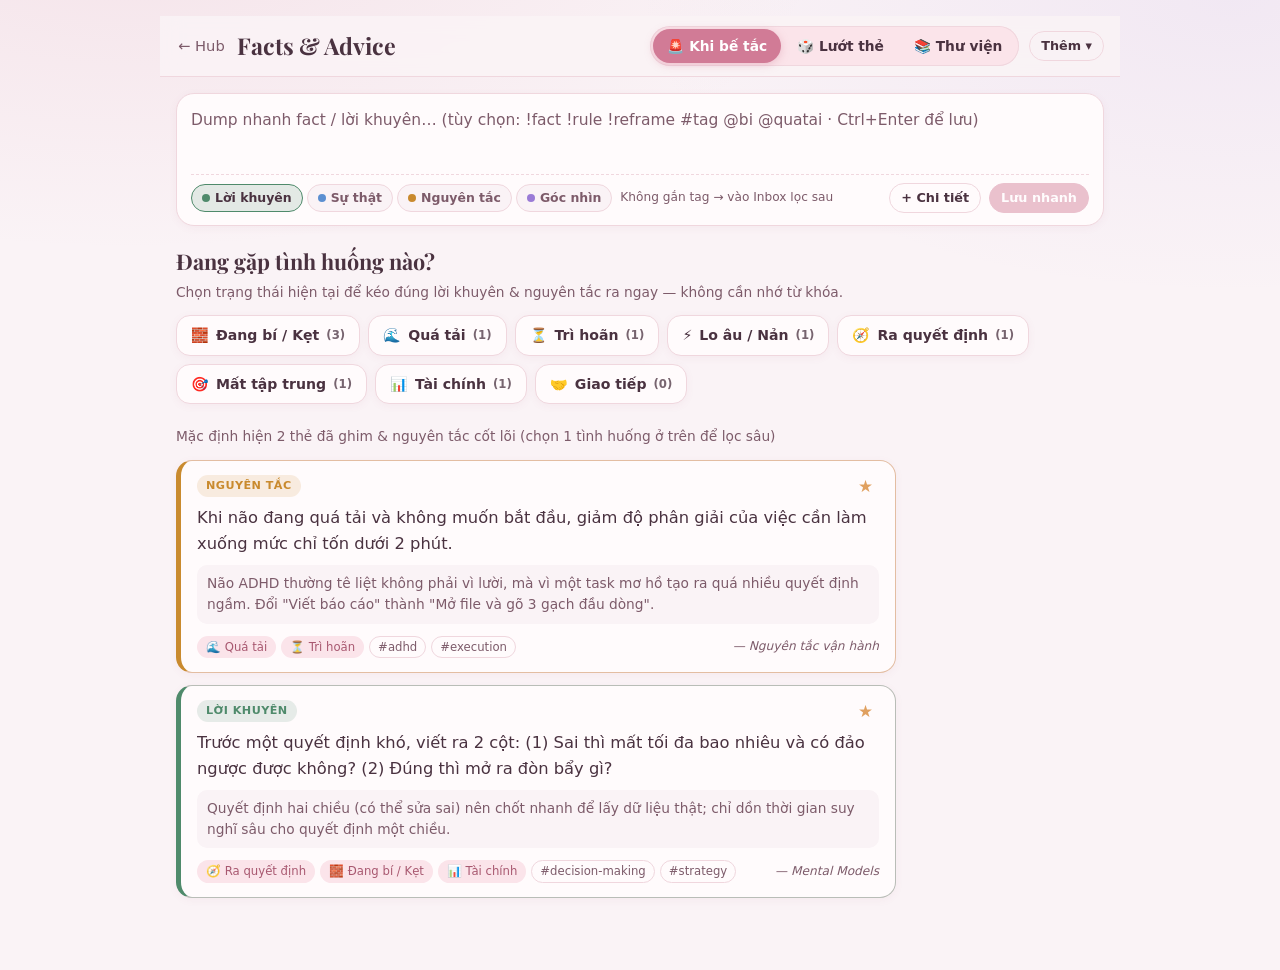
==== insights.html @ 86f2462b "Add files via upload" ====
<!doctype html>
<html lang="vi">
<head>
<meta charset="utf-8">
<meta name="viewport" content="width=device-width, initial-scale=1, viewport-fit=cover">
<meta name="theme-color" content="#d17b96">
<title>Facts &amp; Advice</title>
<script>
(function () {
  function applyDark() {
    try {
      var v = localStorage.getItem('darkMode');
      var d = v === 'true' || (v === null && window.matchMedia && matchMedia('(prefers-color-scheme: dark)').matches);
      document.documentElement.classList.toggle('dark-mode', d);
    } catch (e) {}
  }
  applyDark();
  window.addEventListener('storage', function (e) { if (e.key === 'darkMode') applyDark(); });
})();
</script>
<link rel="preconnect" href="https://fonts.googleapis.com">
<link rel="preconnect" href="https://fonts.gstatic.com" crossorigin>
<link rel="stylesheet" href="https://fonts.googleapis.com/css2?family=Playfair+Display:ital,wght@0,600;0,700;1,600;1,700&display=swap">
<style>
:root {
  --primary: #d17b96; --primary-light: #fbe4ea; --primary-dark: #a85870; --on-primary: #fff;
  --bg: #faf3f6; --card: #fffbfc; --ink: #4a3240; --muted: #7d5b6a; --line: #f0d7de;
  --ok: #4f8a6b; --ok-soft: #e8f4ee; --bad: #b94a5a; --bad-soft: #fbe9ec; --warn: #c0762f; --warn-soft: #fdf1e3;
  --shadow: 0 8px 24px rgba(168, 88, 112, .12);
  --shadow-sm: 0 2px 8px rgba(168, 88, 112, .06);
  --font-title: "Playfair Display", Georgia, serif;
  --t-advice: #4f8a6b; --t-fact: #5b8fd1; --t-rule: #c98a2e; --t-reframe: #9a7bd6;
}
:root.dark-mode {
  color-scheme: dark;
  --primary: #f0a8c4; --primary-light: #4a2e3c; --primary-dark: #f8d0e0; --on-primary: #2a1420;
  --bg: #180f16; --card: #1e141c; --ink: #f3e4ec; --muted: #b898a8; --line: #3a2530;
  --ok: #7fc3a0; --ok-soft: #1d3329; --bad: #e58898; --bad-soft: #3a1f27; --warn: #e0a05f; --warn-soft: #3a2d1c;
  --shadow: 0 12px 30px rgba(0, 0, 0, .42);
  --shadow-sm: 0 2px 8px rgba(0, 0, 0, .28);
  --t-advice: #7fc3a0; --t-fact: #8db8f0; --t-rule: #f0c070; --t-reframe: #bfa5f0;
}
* { box-sizing: border-box; }
[hidden] { display: none !important; }
html { scroll-behavior: smooth; -webkit-text-size-adjust: 100%; }
body {
  margin: 0; min-height: 100vh;
  background:
    radial-gradient(1000px 460px at 10% -8%, color-mix(in srgb, var(--primary) 13%, transparent), transparent 70%),
    radial-gradient(850px 420px at 96% 0, color-mix(in srgb, var(--t-reframe) 9%, transparent), transparent 70%),
    var(--bg);
  background-attachment: fixed;
  color: var(--ink);
  font: 15.5px/1.6 system-ui, -apple-system, "Segoe UI", Roboto, sans-serif;
  -webkit-tap-highlight-color: transparent;
}
.wrap { max-width: 960px; margin: 0 auto; padding: calc(16px + env(safe-area-inset-top)) 16px calc(72px + env(safe-area-inset-bottom)); }

.top {
  position: sticky; top: 0; z-index: 20; display: flex; align-items: center; gap: 10px; flex-wrap: wrap;
  margin: 0 -16px 16px; padding: 10px 16px;
  background: color-mix(in srgb, var(--bg) 90%, transparent);
  -webkit-backdrop-filter: blur(10px); backdrop-filter: blur(10px);
  border-bottom: 1px solid var(--line);
}
.back { color: var(--muted); text-decoration: none; font-size: .92rem; padding: 4px 2px; }
.back:hover { color: var(--primary); }
h1 { font-family: var(--font-title); font-size: 1.45rem; font-weight: 700; margin: 0; flex: 1; min-width: 150px; }

.tabs { display: inline-flex; background: var(--primary-light); border-radius: 99px; padding: 3px; gap: 2px; box-shadow: inset 0 0 0 1px var(--line); }
.tab {
  border: 0; background: transparent; color: var(--ink); font: inherit; font-size: .86rem; font-weight: 600;
  padding: 6px 14px; border-radius: 99px; cursor: pointer; display: inline-flex; align-items: center; gap: 6px;
  transition: background .15s, color .15s;
}
.tab:hover { background: color-mix(in srgb, var(--primary) 16%, transparent); }
.tab.on { background: var(--primary); color: var(--on-primary); box-shadow: 0 2px 8px color-mix(in srgb, var(--primary) 35%, transparent); }
.badge-dot { font-size: .72rem; font-weight: 700; padding: 0 6px; border-radius: 99px; background: var(--warn-soft); color: var(--warn); }
.tab.on .badge-dot { background: rgba(255,255,255,.25); color: inherit; }

button, input, textarea, select { font: inherit; color: var(--ink); }
.btn {
  min-height: 36px; padding: 6px 14px; border-radius: 99px; border: 1px solid var(--primary);
  background: var(--primary-light); color: var(--ink); font-size: .88rem; font-weight: 600; cursor: pointer;
  display: inline-flex; align-items: center; justify-content: center; gap: 6px;
  transition: transform .12s, background .15s, border-color .15s;
}
.btn:hover { border-color: var(--primary-dark); }
.btn:active { transform: scale(.97); }
.btn.solid { background: var(--primary); color: var(--on-primary); border-color: var(--primary); }
.btn.ghost { background: transparent; border-color: var(--line); }
.btn.ghost:hover { background: var(--primary-light); border-color: var(--primary); }
.btn.danger { background: transparent; border-color: var(--bad); color: var(--bad); }
.btn.danger:hover { background: var(--bad-soft); }
.btn.sm { min-height: 30px; padding: 3px 11px; font-size: .8rem; }
.btn:disabled { opacity: .45; cursor: not-allowed; }

.more { position: relative; }
.more > summary { list-style: none; }
.more > summary::-webkit-details-marker { display: none; }
.more .menu {
  position: absolute; right: 0; top: calc(100% + 6px); z-index: 30; min-width: 195px;
  display: flex; flex-direction: column; gap: 2px; padding: 6px;
  background: var(--card); border: 1px solid var(--line); border-radius: 14px; box-shadow: var(--shadow);
}
.more .menu .btn { width: 100%; justify-content: flex-start; border: 0; background: transparent; border-radius: 10px; }
.more .menu .btn:hover { background: var(--primary-light); }

/* Quick Dump */
.qd {
  background: var(--card); border: 1.5px solid var(--line); border-radius: 18px; padding: 12px 14px; margin-bottom: 18px;
  box-shadow: var(--shadow-sm); transition: border-color .15s, box-shadow .15s;
}
.qd:focus-within { border-color: var(--primary); box-shadow: 0 0 0 3px color-mix(in srgb, var(--primary) 18%, transparent), var(--shadow-sm); }
.qd textarea { width: 100%; border: 0; background: transparent; resize: none; min-height: 46px; max-height: 200px; padding: 2px 0; outline: none; line-height: 1.55; }
.qd textarea::placeholder { color: var(--muted); }
.qd-prev { display: flex; flex-wrap: wrap; gap: 6px; margin: 6px 0 4px; }
.qd-prev:empty { display: none; }
.qd-pill { font-size: .74rem; font-weight: 650; padding: 2px 9px; border-radius: 99px; background: var(--primary-light); color: var(--ink); border: 1px solid var(--line); }
.qd-foot { display: flex; align-items: center; gap: 8px; flex-wrap: wrap; margin-top: 8px; padding-top: 8px; border-top: 1px dashed var(--line); }
.type-seg { display: inline-flex; gap: 4px; flex-wrap: wrap; }
.tpill {
  --tc: var(--primary); border: 1px solid var(--line); background: var(--bg); color: var(--muted); border-radius: 99px;
  padding: 3px 10px; font-size: .78rem; font-weight: 600; cursor: pointer; display: inline-flex; align-items: center; gap: 5px; transition: .12s;
}
.tpill i { width: 8px; height: 8px; border-radius: 50%; background: var(--tc); }
.tpill[data-t="advice"] { --tc: var(--t-advice); } .tpill[data-t="fact"] { --tc: var(--t-fact); }
.tpill[data-t="rule"] { --tc: var(--t-rule); } .tpill[data-t="reframe"] { --tc: var(--t-reframe); }
.tpill.on { border-color: var(--tc); background: color-mix(in srgb, var(--tc) 16%, var(--card)); color: var(--ink); }
.qd-extra { margin-top: 10px; padding-top: 10px; border-top: 1px solid var(--line); display: grid; gap: 8px; }
.qd-extra-row { display: grid; gap: 8px; grid-template-columns: 1fr 1fr; }
.qd-hint { font-size: .76rem; color: var(--muted); margin-right: auto; }

input[type=search], input[type=text], select, dialog textarea {
  width: 100%; background: var(--card); border: 1px solid var(--line); border-radius: 12px; padding: 8px 12px; outline: none;
}
input:focus, select:focus, dialog textarea:focus { border-color: var(--primary); box-shadow: 0 0 0 3px color-mix(in srgb, var(--primary) 20%, transparent); }

/* SOS */
.sos-head { margin-bottom: 12px; }
.sos-head h2 { font-family: var(--font-title); font-size: 1.35rem; margin: 0 0 3px; }
.muted { color: var(--muted); font-size: .86rem; }
.trig-grid { display: flex; flex-wrap: wrap; gap: 8px; margin: 12px 0 18px; }
.trig-btn {
  border: 1px solid var(--line); background: var(--card); color: var(--ink); border-radius: 14px; padding: 8px 14px;
  font-size: .88rem; font-weight: 600; cursor: pointer; display: inline-flex; align-items: center; gap: 7px;
  box-shadow: var(--shadow-sm); transition: transform .12s, border-color .15s, background .15s;
}
.trig-btn:hover { border-color: var(--primary); transform: translateY(-1px); }
.trig-btn.on { background: var(--primary); border-color: var(--primary); color: var(--on-primary); box-shadow: 0 4px 12px color-mix(in srgb, var(--primary) 35%, transparent); }
.trig-btn small { opacity: .75; font-weight: 600; }

/* Cards */
.grid { display: grid; gap: 12px; grid-template-columns: repeat(auto-fill, minmax(280px, 1fr)); }
.grid.sos-list { grid-template-columns: minmax(0, 1fr); max-width: 720px; }
.grid.list { grid-template-columns: minmax(0, 1fr); gap: 7px; }
.card {
  --tc: var(--primary); background: var(--card); border: 1px solid color-mix(in srgb, var(--tc) 34%, var(--line));
  border-left: 5px solid var(--tc); border-radius: 16px; padding: 14px 16px; display: flex; flex-direction: column; gap: 8px;
  cursor: pointer; box-shadow: var(--shadow-sm); transition: transform .14s, box-shadow .14s, border-color .14s; min-width: 0;
}
.card:hover { transform: translateY(-2px); border-color: var(--tc); box-shadow: var(--shadow); }
.card[data-t="advice"] { --tc: var(--t-advice); } .card[data-t="fact"] { --tc: var(--t-fact); }
.card[data-t="rule"] { --tc: var(--t-rule); } .card[data-t="reframe"] { --tc: var(--t-reframe); }
.card[data-s="inbox"] { border-style: dashed; border-left-style: solid; }
.card[data-s="archived"] { opacity: .65; }
.card-top { display: flex; align-items: center; gap: 6px; }
.tbadge { font-size: .7rem; font-weight: 700; text-transform: uppercase; letter-spacing: .04em; color: var(--tc); background: color-mix(in srgb, var(--tc) 14%, transparent); padding: 2px 9px; border-radius: 99px; }
.ibadge { font-size: .68rem; font-weight: 700; padding: 1px 8px; border-radius: 99px; background: var(--warn-soft); color: var(--warn); }
.pin-btn { margin-left: auto; border: 0; background: transparent; cursor: pointer; font-size: 1.05rem; color: var(--muted); padding: 2px 6px; border-radius: 8px; line-height: 1; }
.pin-btn:hover { background: var(--primary-light); }
.pin-btn.on { color: #e0a05f; }
.card-txt {
  margin: 0; font-size: .96rem; line-height: 1.58; color: var(--ink); white-space: pre-wrap; overflow-wrap: anywhere;
  display: -webkit-box; -webkit-line-clamp: 4; -webkit-box-orient: vertical; overflow: hidden;
}
.grid.sos-list .card-txt { display: block; -webkit-line-clamp: unset; font-size: 1.02rem; }
.card-detail { margin: 0; font-size: .86rem; line-height: 1.55; color: var(--muted); padding: 8px 10px; border-radius: 10px; background: var(--bg); white-space: pre-wrap; overflow-wrap: anywhere; }
.card-meta { display: flex; flex-wrap: wrap; gap: 5px; margin-top: auto; padding-top: 4px; align-items: center; }
.tag { font-size: .73rem; color: var(--muted); border: 1px solid var(--line); border-radius: 99px; padding: 1px 8px; }
.tag.trig { color: var(--primary-dark); background: var(--primary-light); border-color: transparent; }
.src-lbl { font-size: .76rem; color: var(--muted); margin-left: auto; font-style: italic; }

.grid.list .card { flex-direction: row; align-items: center; padding: 8px 14px; border-radius: 12px; box-shadow: none; }
.grid.list .card:hover { transform: none; }
.grid.list .card-top { flex: none; }
.grid.list .card-txt { flex: 1; min-width: 0; display: block; white-space: nowrap; overflow: hidden; text-overflow: ellipsis; }
.grid.list .card-meta { flex: none; padding-top: 0; margin-top: 0; max-width: 28%; overflow: hidden; flex-wrap: nowrap; }
.grid.list .card-detail, .grid.list .src-lbl { display: none; }

/* Review */
.rev-bar { display: flex; gap: 6px; flex-wrap: wrap; justify-content: center; margin-bottom: 16px; }
.chip { border: 1px solid var(--line); background: var(--card); color: var(--ink); border-radius: 99px; padding: 4px 13px; font-size: .82rem; font-weight: 600; cursor: pointer; transition: .12s; }
.chip:hover { border-color: var(--primary); }
.chip.on { background: var(--primary); border-color: var(--primary); color: var(--on-primary); }
.stage {
  --tc: var(--primary); max-width: 620px; margin: 12px auto 0; background: var(--card);
  border: 1.5px solid color-mix(in srgb, var(--tc) 42%, var(--line)); border-top: 6px solid var(--tc);
  border-radius: 22px; padding: 26px 26px 22px; box-shadow: var(--shadow); animation: fadeUp .2s ease-out;
}
.stage[data-t="advice"] { --tc: var(--t-advice); } .stage[data-t="fact"] { --tc: var(--t-fact); }
.stage[data-t="rule"] { --tc: var(--t-rule); } .stage[data-t="reframe"] { --tc: var(--t-reframe); }
@keyframes fadeUp { from { opacity: 0; transform: translateY(6px); } to { opacity: 1; transform: none; } }
@media (prefers-reduced-motion: reduce) { .stage { animation: none; } * { transition: none !important; } }
.stage-txt { font-family: var(--font-title); font-size: 1.38rem; line-height: 1.55; margin: 16px 0 12px; color: var(--ink); white-space: pre-wrap; overflow-wrap: anywhere; }
.stage-detail { margin: 10px 0 14px; padding: 12px 14px; background: var(--bg); border-left: 3px solid var(--tc); border-radius: 0 12px 12px 0; font-size: .92rem; line-height: 1.6; color: var(--ink); white-space: pre-wrap; }
.stage-src { font-size: .84rem; color: var(--muted); font-style: italic; margin-bottom: 12px; }
.stage-acts { display: flex; gap: 8px; flex-wrap: wrap; align-items: center; margin-top: 18px; padding-top: 14px; border-top: 1px dashed var(--line); }
.stage-meta { text-align: center; margin-top: 12px; font-size: .8rem; color: var(--muted); }

/* Library */
.lbar { display: flex; gap: 8px; align-items: center; margin-bottom: 10px; flex-wrap: wrap; }
.lbar input[type=search] { flex: 1; min-width: 180px; width: auto; }
.lbar select { width: auto; padding: 7px 12px; border-radius: 99px; font-size: .84rem; }
.seg { display: inline-flex; border: 1px solid var(--line); border-radius: 99px; overflow: hidden; background: var(--card); }
.seg button { border: 0; background: transparent; color: var(--muted); padding: 5px 12px; cursor: pointer; }
.seg button.on { background: var(--primary); color: var(--on-primary); }
.legend, .chips-row { display: flex; flex-wrap: wrap; gap: 6px; margin: 0 0 10px; }
.infobar { display: flex; align-items: center; gap: 10px; margin: 4px 0 10px; min-height: 28px; }
.empty { text-align: center; padding: 36px 16px; border: 1px dashed var(--line); border-radius: 18px; background: var(--card); color: var(--muted); }

/* Dialogs */
dialog { border: 1px solid var(--line); border-radius: 20px; background: var(--card); color: var(--ink); width: min(640px, 94vw); max-height: 90dvh; padding: 18px 20px; box-shadow: var(--shadow); }
dialog::backdrop { background: rgba(40, 20, 32, .52); -webkit-backdrop-filter: blur(4px); backdrop-filter: blur(4px); }
.dhead { display: flex; align-items: center; gap: 8px; margin-bottom: 12px; }
.dhead b { font-family: var(--font-title); font-size: 1.15rem; flex: 1; }
label.flbl { display: block; font-size: .82rem; font-weight: 600; color: var(--muted); margin: 10px 0 4px; }
.dfoot { display: flex; gap: 8px; flex-wrap: wrap; justify-content: flex-end; margin-top: 16px; }
.row { display: flex; gap: 8px; align-items: center; flex-wrap: wrap; }
#toast { position: fixed; bottom: max(20px, env(safe-area-inset-bottom)); left: 50%; transform: translateX(-50%); background: var(--ink); color: var(--bg); padding: 9px 18px; border-radius: 99px; font-size: .88rem; font-weight: 600; box-shadow: var(--shadow); display: none; z-index: 99; }

@media (max-width: 640px) {
  .top { position: static; margin: 0 0 12px; padding: 0 0 10px; background: none; backdrop-filter: none; -webkit-backdrop-filter: none; }
  input[type=search], input[type=text], textarea, select { font-size: 16px; }
  .qd-extra-row { grid-template-columns: 1fr; }
  .grid { grid-template-columns: minmax(0, 1fr); }
  .grid.list .card-meta { display: none; }
  .stage { padding: 20px 18px; }
  .stage-txt { font-size: 1.18rem; }
  dialog { width: 100vw; max-width: 100vw; margin: auto 0 0; border-radius: 20px 20px 0 0; padding-bottom: calc(18px + env(safe-area-inset-bottom)); }
}
</style>
</head>
<body>
<div class="wrap">
  <header class="top">
    <a class="back" href="./launcher.html">← Hub</a>
    <h1>Facts &amp; Advice</h1>
    <nav class="tabs" role="tablist" aria-label="Chế độ xem">
      <button type="button" class="tab" data-view="sos">🚨 Khi bế tắc</button>
      <button type="button" class="tab" data-view="review">🎲 Lướt thẻ</button>
      <button type="button" class="tab" data-view="lib">📚 Thư viện <span class="badge-dot" id="inboxDot" hidden>0</span></button>
    </nav>
    <details class="more" id="moreMenu">
      <summary class="btn ghost sm">Thêm ▾</summary>
      <div class="menu">
        <button type="button" class="btn ghost" id="bBulk">Dán nhiều mục</button>
        <button type="button" class="btn ghost" id="bExport">Xuất JSON</button>
        <button type="button" class="btn ghost" id="bImport">Nhập JSON</button>
        <input type="file" id="jFile" accept=".json,application/json" hidden>
      </div>
    </details>
  </header>

  <form class="qd" id="qdForm" autocomplete="off">
    <textarea id="qdInput" rows="2" placeholder="Dump nhanh fact / lời khuyên… (tùy chọn: !fact !rule !reframe #tag @bi @quatai · Ctrl+Enter để lưu)"></textarea>
    <div class="qd-prev" id="qdPrev"></div>
    <div class="qd-extra" id="qdExtra" hidden>
      <div class="qd-extra-row">
        <input type="text" id="qdSource" placeholder="Nguồn (VD: Podcast X, sách Y…)">
        <input type="text" id="qdTags" placeholder="Tag thêm (cách nhau dấu phẩy)">
      </div>
      <textarea id="qdDetail" rows="2" placeholder="Giải thích thêm cơ chế / ví dụ (ẩn mặc định khi xem danh sách)"></textarea>
      <div class="row" id="qdTrigs"></div>
    </div>
    <div class="qd-foot">
      <div class="type-seg" id="qdTypes"></div>
      <span class="qd-hint">Không gắn tag → vào Inbox lọc sau</span>
      <button type="button" class="btn ghost sm" id="qdMoreBtn">+ Chi tiết</button>
      <button type="submit" class="btn solid sm" id="qdSave" disabled>Lưu nhanh</button>
    </div>
  </form>

  <section id="viewSos" hidden>
    <div class="sos-head">
      <h2>Đang gặp tình huống nào?</h2>
      <div class="muted">Chọn trạng thái hiện tại để kéo đúng lời khuyên &amp; nguyên tắc ra ngay — không cần nhớ từ khóa.</div>
    </div>
    <div class="trig-grid" id="sosTrigs"></div>
    <div class="infobar">
      <span class="muted" id="sosCount"></span>
      <button type="button" class="btn ghost sm" id="sosClear" hidden>Bỏ chọn</button>
    </div>
    <div class="grid sos-list" id="sosGrid"></div>
    <div class="empty" id="sosEmpty" hidden>Chưa có thẻ nào gắn với tình huống này. Dump nhanh ở khung trên hoặc gắn tình huống trong Thư viện.</div>
  </section>

  <section id="viewReview" hidden>
    <div class="rev-bar" id="revFilters"></div>
    <div id="revHost"></div>
  </section>

  <section id="viewLib" hidden>
    <div class="lbar">
      <input type="search" id="libQ" placeholder="Tìm nội dung, giải thích, nguồn, #tag… (nhấn / để tìm)" autocomplete="off">
      <select id="libSort" aria-label="Sắp xếp">
        <option value="new">★ trước, mới → cũ</option>
        <option value="least">Ít xem nhất trước</option>
        <option value="old">Cũ → mới</option>
      </select>
      <div class="seg" id="viewSeg">
        <button type="button" data-v="grid" title="Dạng lưới">▦</button>
        <button type="button" data-v="list" title="Danh sách gọn">☰</button>
      </div>
    </div>
    <div class="legend" id="libLegend"></div>
    <div class="chips-row" id="libTags"></div>
    <div class="infobar">
      <span class="muted" id="libCount"></span>
      <button type="button" class="btn ghost sm" id="libClear" hidden>Xóa lọc</button>
    </div>
    <div class="grid" id="libGrid"></div>
    <div class="empty" id="libEmpty" hidden>Không có mục nào khớp bộ lọc hiện tại.</div>
  </section>
</div>

<dialog id="dlgView">
  <div class="dhead">
    <span id="vBadge" class="tbadge"></span>
    <span id="vInbox" class="ibadge" hidden>Inbox</span>
    <span style="flex:1"></span>
    <button type="button" class="btn ghost sm" data-close>Đóng</button>
  </div>
  <div id="vContent" style="font-family:var(--font-title);font-size:1.25rem;line-height:1.5;margin:8px 0 12px;white-space:pre-wrap;overflow-wrap:anywhere"></div>
  <div id="vDetail" class="stage-detail" hidden></div>
  <div id="vSource" class="stage-src" hidden></div>
  <div id="vMeta" class="row" style="margin:8px 0"></div>
  <div id="vStats" class="muted" style="font-size:.78rem;margin-top:6px"></div>
  <div class="dfoot">
    <button type="button" class="btn ghost sm" id="vPin">★ Ghim</button>
    <button type="button" class="btn ghost sm" id="vCopy">Copy</button>
    <button type="button" class="btn ghost sm" id="vArch">Lưu trữ</button>
    <button type="button" class="btn sm" id="vEdit">Sửa</button>
    <button type="button" class="btn danger sm" id="vDel">Xóa</button>
  </div>
</dialog>

<dialog id="dlgEdit">
  <div class="dhead">
    <b id="eHead">Sửa thẻ</b>
    <button type="button" class="btn ghost sm" data-close>Đóng</button>
  </div>
  <label class="flbl">Phân loại</label>
  <div class="type-seg" id="eTypes"></div>
  <label class="flbl" for="eContent">Nội dung cốt lõi</label>
  <textarea id="eContent" rows="3"></textarea>
  <label class="flbl" for="eDetail">Cơ chế / ví dụ / giải thích thêm (tùy chọn)</label>
  <textarea id="eDetail" rows="3"></textarea>
  <div class="qd-extra-row">
    <div>
      <label class="flbl" for="eSource">Nguồn (tùy chọn)</label>
      <input type="text" id="eSource" placeholder="Sách, podcast, trải nghiệm…">
    </div>
    <div>
      <label class="flbl" for="eStatus">Trạng thái</label>
      <select id="eStatus">
        <option value="active">Active (đã phân loại)</option>
        <option value="inbox">Inbox (chờ lọc sau)</option>
        <option value="archived">Đã lưu trữ</option>
      </select>
    </div>
  </div>
  <label class="flbl" for="eTags">Tag (cách nhau bằng dấu phẩy)</label>
  <input type="text" id="eTags" placeholder="finance, adhd, career…">
  <label class="flbl">Dùng khi gặp tình huống (SOS Triggers)</label>
  <div class="row" id="eTrigs"></div>
  <div class="dfoot">
    <button type="button" class="btn ghost" data-close>Hủy</button>
    <button type="button" class="btn solid" id="eSave">Lưu thay đổi</button>
  </div>
</dialog>

<dialog id="dlgBulk">
  <div class="dhead">
    <b>Dán nhiều Fact / Advice cùng lúc</b>
    <button type="button" class="btn ghost sm" data-close>Đóng</button>
  </div>
  <div class="muted" style="margin-bottom:8px">Ngăn cách mỗi mục bằng <b>1 dòng trống</b> hoặc dòng <code>---</code>. Mục trùng nội dung sẵn có sẽ tự bỏ qua.</div>
  <textarea id="bText" rows="8" placeholder="Mục 1…&#10;&#10;Mục 2…&#10;---&#10;Mục 3…"></textarea>
  <div class="qd-extra-row" style="margin-top:8px">
    <div>
      <label class="flbl" for="bType">Loại mặc định</label>
      <select id="bType">
        <option value="advice">Lời khuyên (Advice)</option>
        <option value="fact">Sự thật (Fact)</option>
        <option value="rule">Nguyên tắc (Rule)</option>
        <option value="reframe">Đổi góc nhìn (Reframe)</option>
      </select>
    </div>
    <div>
      <label class="flbl" for="bTag">Tag gán chung (tùy chọn)</label>
      <input type="text" id="bTag" placeholder="VD: sach-x, career">
    </div>
  </div>
  <div class="muted" id="bPreview" style="margin-top:8px"></div>
  <div class="dfoot">
    <button type="button" class="btn ghost" data-close>Hủy</button>
    <button type="button" class="btn solid" id="bGo" disabled>Nhập vào Inbox</button>
  </div>
</dialog>

<div id="toast" role="status"></div>

<script>
(function () {
  'use strict';
  const KEY = 'venusInsights.v1';
  const PREF_KEY = 'venusInsights.pref.v1';
  const $ = id => document.getElementById(id);
  const esc = s => String(s == null ? '' : s).replace(/[&<>"]/g, c => ({ '&': '&amp;', '<': '&lt;', '>': '&gt;', '"': '&quot;' }[c]));
  const uid = () => 'ins_' + Date.now().toString(36) + Math.random().toString(36).slice(2, 6);
  const fold = s => String(s || '').normalize('NFD').replace(/[\u0300-\u036f]/g, '').replace(/[đĐ]/g, 'd').toLowerCase();

  const TYPES = {
    advice:  { label: 'Lời khuyên' },
    fact:    { label: 'Sự thật' },
    rule:    { label: 'Nguyên tắc' },
    reframe: { label: 'Góc nhìn' }
  };
  const TRIGGERS = [
    { id: 'stuck',           icon: '🧱', label: 'Đang bí / Kẹt',   aliases: ['stuck', 'bi', 'ket'] },
    { id: 'overwhelmed',     icon: '🌊', label: 'Quá tải',         aliases: ['overwhelmed', 'quatai', 'roi'] },
    { id: 'procrastinating', icon: '⏳', label: 'Trì hoãn',        aliases: ['procrastinating', 'trihoan', 'luoi'] },
    { id: 'anxious',         icon: '⚡', label: 'Lo âu / Nản',     aliases: ['anxious', 'loau', 'nan', 'stress'] },
    { id: 'decision',        icon: '🧭', label: 'Ra quyết định',   aliases: ['decision', 'quyetdinh', 'chon'] },
    { id: 'focus',           icon: '🎯', label: 'Mất tập trung',   aliases: ['focus', 'taptrung', 'xaonhang'] },
    { id: 'finance',         icon: '📊', label: 'Tài chính',       aliases: ['finance', 'taichinh', 'dautu'] },
    { id: 'people',          icon: '🤝', label: 'Giao tiếp',       aliases: ['people', 'giaotiep', 'connguoi'] }
  ];
  const TRIG_MAP = Object.fromEntries(TRIGGERS.map(t => [t.id, t]));
  const TRIG_ALIAS = {};
  TRIGGERS.forEach(t => t.aliases.forEach(a => { TRIG_ALIAS[a] = t.id; }));

  const SEED = [
    { id: 'seed_1', type: 'rule', content: 'Khi não đang quá tải và không muốn bắt đầu, giảm độ phân giải của việc cần làm xuống mức chỉ tốn dưới 2 phút.',
      detail: 'Não ADHD thường tê liệt không phải vì lười, mà vì một task mơ hồ tạo ra quá nhiều quyết định ngầm. Đổi "Viết báo cáo" thành "Mở file và gõ 3 gạch đầu dòng".',
      triggers: ['overwhelmed', 'procrastinating'], tags: ['adhd', 'execution'], source: 'Nguyên tắc vận hành', status: 'active', pinned: true, seenCount: 0, lastSeenAt: 0, createdAt: Date.now() - 3600000 },
    { id: 'seed_2', type: 'fact', content: 'Cảm giác "à hiểu rồi" sau khi đọc/nghe một lời khuyên (fluency illusion) không đồng nghĩa với việc bạn nhớ ra nó khi gặp áp lực thực tế.',
      detail: 'Phải gắn thông tin vào đúng tình huống kích hoạt (trigger) thì lúc bế tắc mới lôi ra dùng được.',
      triggers: ['stuck', 'focus'], tags: ['learning', 'psychology'], source: 'Khoa học nhận thức', status: 'active', pinned: false, seenCount: 0, lastSeenAt: 0, createdAt: Date.now() - 2400000 },
    { id: 'seed_3', type: 'advice', content: 'Trước một quyết định khó, viết ra 2 cột: (1) Sai thì mất tối đa bao nhiêu và có đảo ngược được không? (2) Đúng thì mở ra đòn bẩy gì?',
      detail: 'Quyết định hai chiều (có thể sửa sai) nên chốt nhanh để lấy dữ liệu thật; chỉ dồn thời gian suy nghĩ sâu cho quyết định một chiều.',
      triggers: ['decision', 'stuck', 'finance'], tags: ['decision-making', 'strategy'], source: 'Mental Models', status: 'active', pinned: true, seenCount: 0, lastSeenAt: 0, createdAt: Date.now() - 1200000 },
    { id: 'seed_4', type: 'reframe', content: 'Cảm giác bế tắc thường báo hiệu bạn đang thiếu dữ kiện hoặc thiếu một góc nhìn khác, không phải bằng chứng cho thấy bạn kém năng lực.',
      detail: 'Tách "cái tôi" ra khỏi bài toán đang kẹt: coi mình là người đang debug một hệ thống chứ không phải bị chấm điểm.',
      triggers: ['anxious', 'stuck'], tags: ['mindset'], source: '', status: 'active', pinned: false, seenCount: 0, lastSeenAt: 0, createdAt: Date.now() - 600000 }
  ];

  let items = loadItems();
  const pref = loadPref();
  const S = {
    view: ['sos', 'review', 'lib'].includes(pref.view) ? pref.view : 'sos',
    sosTrig: '', revFilter: 'all', revId: null,
    libQ: '', libType: '', libTag: '',
    libSort: pref.sort || 'new', libLayout: pref.layout || 'grid',
    qdType: 'advice', qdTrigs: new Set(),
    editId: null, editType: 'advice', editTrigs: new Set(), viewId: null
  };

  function loadItems() {
    try {
      const raw = localStorage.getItem(KEY);
      if (raw == null) { const seed = SEED.map(normItem); localStorage.setItem(KEY, JSON.stringify(seed)); return seed; }
      const parsed = JSON.parse(raw);
      return Array.isArray(parsed) ? parsed.map(normItem).filter(Boolean) : [];
    } catch (e) { return SEED.map(normItem); }
  }
  function saveItems() {
    try { localStorage.setItem(KEY, JSON.stringify(items)); return true; }
    catch (e) { toast('Không thể lưu (bộ nhớ trình duyệt đầy hoặc bị chặn).'); return false; }
  }
  function loadPref() { try { return JSON.parse(localStorage.getItem(PREF_KEY) || '{}') || {}; } catch (e) { return {}; } }
  function savePref() { try { localStorage.setItem(PREF_KEY, JSON.stringify({ view: S.view, sort: S.libSort, layout: S.libLayout })); } catch (e) {} }
  function normItem(x) {
    if (!x || typeof x.content !== 'string' || !x.content.trim()) return null;
    const tags = Array.isArray(x.tags) ? [...new Set(x.tags.map(t => String(t).trim().replace(/^#/, '')).filter(Boolean))] : [];
    const trigs = Array.isArray(x.triggers) ? [...new Set(x.triggers.filter(t => TRIG_MAP[t]))] : [];
    return {
      id: x.id || uid(), type: TYPES[x.type] ? x.type : 'advice', content: x.content.trim(),
      detail: typeof x.detail === 'string' ? x.detail.trim() : '', triggers: trigs, tags,
      source: typeof x.source === 'string' ? x.source.trim() : '',
      status: ['inbox', 'active', 'archived'].includes(x.status) ? x.status : 'active',
      pinned: !!x.pinned, seenCount: Number(x.seenCount) || 0, lastSeenAt: Number(x.lastSeenAt) || 0, createdAt: Number(x.createdAt) || Date.now()
    };
  }

  let toastTimer = null;
  function toast(msg) {
    const el = $('toast'); el.textContent = msg; el.style.display = 'block';
    clearTimeout(toastTimer); toastTimer = setTimeout(() => { el.style.display = 'none'; }, 2600);
  }

  /* Cú pháp gõ nhanh: !fact !rule !reframe !advice (hoặc !f !r !g !a), #tag, @tinhhuong */
  function parseQuickText(raw) {
    let txt = ' ' + raw + ' ';
    let type = null; const tags = []; const triggers = [];
    txt = txt.replace(/(\s)!(advice|a|fact|f|rule|r|reframe|g)(?=\s)/gi, (all, sp, tok) => {
      const k = tok.toLowerCase();
      type = (k === 'f' || k === 'fact') ? 'fact' : (k === 'r' || k === 'rule') ? 'rule' : (k === 'g' || k === 'reframe') ? 'reframe' : 'advice';
      return sp;
    });
    txt = txt.replace(/(\s)#([^\s#@!]+)/g, (all, sp, tg) => { if (tags.length < 8 && !tags.includes(tg)) tags.push(tg); return sp; });
    txt = txt.replace(/(\s)@([^\s#@!]+)/g, (all, sp, tr) => {
      const id = TRIG_ALIAS[fold(tr)];
      if (id) { if (!triggers.includes(id)) triggers.push(id); return sp; }
      return all;
    });
    return { content: txt.replace(/[ \t]+/g, ' ').replace(/ *\n */g, '\n').trim(), type, tags, triggers };
  }

  /* Weighted shuffle: ưu tiên thẻ lâu chưa xem / ít xem / đã ghim */
  function getReviewPool() {
    return items.filter(it => {
      if (S.revFilter === 'inbox') return it.status === 'inbox';
      if (it.status === 'archived') return false;
      if (S.revFilter === 'pinned') return it.pinned;
      if (TYPES[S.revFilter]) return it.type === S.revFilter;
      return true;
    });
  }
  function pickWeighted(pool, excludeId) {
    const cand = pool.length > 1 ? pool.filter(x => x.id !== excludeId) : pool;
    if (!cand.length) return null;
    const now = Date.now();
    const weights = cand.map(it => {
      const daysSince = it.lastSeenAt ? (now - it.lastSeenAt) / 864e5 : 30;
      const novelty = 1 / (1 + it.seenCount * 0.4);
      const pinBoost = it.pinned ? 1.35 : 1;
      return Math.max(0.5, (1 + Math.min(daysSince, 60) * 0.25) * novelty * pinBoost);
    });
    let r = Math.random() * weights.reduce((a, b) => a + b, 0);
    for (let i = 0; i < cand.length; i++) { r -= weights[i]; if (r <= 0) return cand[i]; }
    return cand[cand.length - 1];
  }

  /* Render helpers */
  function typeButtonsHtml(active) {
    return Object.entries(TYPES).map(([k, v]) => `<button type="button" class="tpill${active === k ? ' on' : ''}" data-t="${k}"><i></i>${v.label}</button>`).join('');
  }
  function bindTypePicker(container, getType, setType) {
    container.innerHTML = typeButtonsHtml(getType());
    container.onclick = e => {
      const b = e.target.closest('.tpill'); if (!b) return;
      setType(b.dataset.t);
      container.querySelectorAll('.tpill').forEach(x => x.classList.toggle('on', x.dataset.t === getType()));
    };
  }
  function renderTriggerToggleRow(container, set, onChange) {
    container.innerHTML = TRIGGERS.map(t => `<button type="button" class="chip${set.has(t.id) ? ' on' : ''}" data-tr="${t.id}">${t.icon} ${t.label}</button>`).join('');
    container.onclick = e => {
      const b = e.target.closest('[data-tr]'); if (!b) return;
      const id = b.dataset.tr;
      if (set.has(id)) set.delete(id); else set.add(id);
      b.classList.toggle('on', set.has(id));
      if (onChange) onChange();
    };
  }
  function metaTags(it) {
    return it.triggers.map(id => TRIG_MAP[id] ? `<span class="tag trig">${TRIG_MAP[id].icon} ${esc(TRIG_MAP[id].label)}</span>` : '').join('')
         + it.tags.map(tg => `<span class="tag">#${esc(tg)}</span>`).join('');
  }
  function cardHtml(it, fullDetail) {
    return `<article class="card" data-id="${esc(it.id)}" data-t="${it.type}" data-s="${it.status}" tabindex="0">
      <div class="card-top">
        <span class="tbadge">${(TYPES[it.type] || TYPES.advice).label}</span>
        ${it.status === 'inbox' ? '<span class="ibadge">Inbox</span>' : ''}
        ${it.status === 'archived' ? '<span class="tag">Lưu trữ</span>' : ''}
        <button type="button" class="pin-btn${it.pinned ? ' on' : ''}" data-pin="${esc(it.id)}" title="${it.pinned ? 'Bỏ ghim' : 'Ghim'}" aria-label="Ghim">${it.pinned ? '★' : '☆'}</button>
      </div>
      <p class="card-txt">${esc(it.content)}</p>
      ${fullDetail && it.detail ? `<div class="card-detail">${esc(it.detail)}</div>` : ''}
      <div class="card-meta">${metaTags(it)}${it.source ? `<span class="src-lbl">— ${esc(it.source)}</span>` : ''}</div>
    </article>`;
  }

  function renderInboxBadge() {
    const n = items.filter(x => x.status === 'inbox').length;
    $('inboxDot').textContent = n; $('inboxDot').hidden = n === 0;
  }
  function renderTabs() {
    document.querySelectorAll('.tab[data-view]').forEach(b => b.classList.toggle('on', b.dataset.view === S.view));
    $('viewSos').hidden = S.view !== 'sos';
    $('viewReview').hidden = S.view !== 'review';
    $('viewLib').hidden = S.view !== 'lib';
  }

  function renderSos() {
    const active = items.filter(x => x.status !== 'archived');
    const counts = {};
    active.forEach(it => it.triggers.forEach(tr => { counts[tr] = (counts[tr] || 0) + 1; }));
    $('sosTrigs').innerHTML = TRIGGERS.map(t =>
      `<button type="button" class="trig-btn${S.sosTrig === t.id ? ' on' : ''}" data-tr="${t.id}"><span>${t.icon}</span><span>${t.label}</span><small>(${counts[t.id] || 0})</small></button>`).join('');
    const list = (S.sosTrig ? active.filter(it => it.triggers.includes(S.sosTrig)) : active.filter(it => it.pinned || it.type === 'rule'))
      .sort((a, b) => (b.pinned - a.pinned) || ((b.type === 'rule') - (a.type === 'rule')) || (b.createdAt - a.createdAt));
    $('sosClear').hidden = !S.sosTrig;
    $('sosCount').textContent = S.sosTrig
      ? `${list.length} thẻ cho tình huống "${TRIG_MAP[S.sosTrig].label}"`
      : `Mặc định hiện ${list.length} thẻ đã ghim & nguyên tắc cốt lõi (chọn 1 tình huống ở trên để lọc sâu)`;
    $('sosGrid').innerHTML = list.map(it => cardHtml(it, true)).join('');
    $('sosEmpty').hidden = list.length > 0;
  }

  function renderReview() {
    const inboxN = items.filter(x => x.status === 'inbox').length;
    const filters = [['all', 'Tất cả'], ['inbox', `Inbox (${inboxN})`], ['pinned', '★ Đã ghim'], ['advice', 'Lời khuyên'], ['fact', 'Sự thật'], ['rule', 'Nguyên tắc'], ['reframe', 'Góc nhìn']];
    $('revFilters').innerHTML = filters.map(([k, l]) => `<button type="button" class="chip${S.revFilter === k ? ' on' : ''}" data-rf="${k}">${l}</button>`).join('');
    const pool = getReviewPool();
    let cur = pool.find(x => x.id === S.revId);
    if (!cur) { cur = pickWeighted(pool, null); S.revId = cur ? cur.id : null; }
    const host = $('revHost');
    if (!cur) { host.innerHTML = `<div class="empty">Không có thẻ nào trong nhóm này.${S.revFilter === 'inbox' ? ' Inbox đã sạch!' : ''}</div>`; return; }
    host.innerHTML = `
      <div class="stage" data-t="${cur.type}">
        <div class="card-top">
          <span class="tbadge" style="color:var(--tc);background:color-mix(in srgb, var(--tc) 14%, transparent)">${(TYPES[cur.type] || TYPES.advice).label}</span>
          ${cur.status === 'inbox' ? '<span class="ibadge">Inbox · chưa phân loại</span>' : ''}
          <button type="button" class="pin-btn${cur.pinned ? ' on' : ''}" id="revPin" title="Ghim">${cur.pinned ? '★' : '☆'}</button>
        </div>
        <div class="stage-txt">${esc(cur.content)}</div>
        ${cur.detail ? `<div class="stage-detail">${esc(cur.detail)}</div>` : ''}
        ${cur.source ? `<div class="stage-src">— ${esc(cur.source)}</div>` : ''}
        <div class="row">${metaTags(cur)}</div>
        <div class="stage-acts">
          <button type="button" class="btn solid" id="revNext">🎲 Thẻ tiếp theo</button>
          ${cur.status === 'inbox' ? '<button type="button" class="btn sm" id="revApprove">✓ Duyệt khỏi Inbox</button>' : ''}
          <button type="button" class="btn ghost sm" id="revEdit">✎ Sửa / Gắn tag</button>
          <button type="button" class="btn ghost sm" id="revArch" style="margin-left:auto">Lưu trữ</button>
        </div>
      </div>
      <div class="stage-meta">Đang lướt trong ${pool.length} thẻ · Thẻ này đã xem ${cur.seenCount} lần · Bấm <b>Space</b> hoặc <b>→</b> để đổi thẻ</div>`;
  }

  function renderLib() {
    const terms = fold(S.libQ.trim()).split(/\s+/).filter(Boolean);
    const inboxN = items.filter(x => x.status === 'inbox').length;
    const archN = items.filter(x => x.status === 'archived').length;
    $('libLegend').innerHTML = Object.entries(TYPES).map(([k, v]) =>
      `<button type="button" class="tpill${S.libType === k ? ' on' : ''}" data-t="${k}" data-lt="${k}"><i></i>${v.label}</button>`).join('')
      + `<button type="button" class="chip${S.libType === 'inbox' ? ' on' : ''}" data-lt="inbox">Inbox (${inboxN})</button>`
      + (archN ? `<button type="button" class="chip${S.libType === 'archived' ? ' on' : ''}" data-lt="archived">Lưu trữ (${archN})</button>` : '');

    const tagCount = {};
    items.filter(x => x.status !== 'archived').forEach(it => it.tags.forEach(tg => { tagCount[tg] = (tagCount[tg] || 0) + 1; }));
    $('libTags').innerHTML = Object.entries(tagCount).sort((a, b) => b[1] - a[1]).slice(0, 18).map(([tg, n]) =>
      `<button type="button" class="chip${S.libTag === tg ? ' on' : ''}" data-tag="${esc(tg)}">#${esc(tg)} (${n})</button>`).join('');

    const list = items.filter(it => {
      if (S.libType === 'archived') { if (it.status !== 'archived') return false; }
      else if (S.libType === 'inbox') { if (it.status !== 'inbox') return false; }
      else { if (it.status === 'archived') return false; if (S.libType && it.type !== S.libType) return false; }
      if (S.libTag && !it.tags.includes(S.libTag)) return false;
      if (terms.length) {
        const hay = fold([it.content, it.detail, it.source, it.tags.join(' '), it.triggers.map(id => TRIG_MAP[id] ? TRIG_MAP[id].label : '').join(' ')].join(' '));
        if (!terms.every(t => hay.includes(t))) return false;
      }
      return true;
    });
    if (S.libSort === 'least') list.sort((a, b) => (a.seenCount - b.seenCount) || (a.lastSeenAt - b.lastSeenAt));
    else if (S.libSort === 'old') list.sort((a, b) => (b.pinned - a.pinned) || (a.createdAt - b.createdAt));
    else list.sort((a, b) => (b.pinned - a.pinned) || (b.createdAt - a.createdAt));

    $('libClear').hidden = !(S.libQ || S.libType || S.libTag);
    $('libCount').textContent = `Hiển thị ${list.length} / ${items.filter(x => x.status !== 'archived').length} thẻ đang dùng`;
    const grid = $('libGrid');
    grid.className = 'grid' + (S.libLayout === 'list' ? ' list' : '');
    grid.innerHTML = list.map(it => cardHtml(it, false)).join('');
    $('libEmpty').hidden = list.length > 0;
    $('libSort').value = S.libSort;
    document.querySelectorAll('#viewSeg button').forEach(b => b.classList.toggle('on', b.dataset.v === S.libLayout));
  }

  function renderAll() {
    renderInboxBadge(); renderTabs();
    if (S.view === 'sos') renderSos(); else if (S.view === 'review') renderReview(); else renderLib();
  }

  /* Quick Dump */
  function updateQdPreview() {
    const raw = $('qdInput').value;
    $('qdSave').disabled = !raw.trim();
    const p = parseQuickText(raw);
    const pills = [];
    if (p.type) pills.push(`<span class="qd-pill">${TYPES[p.type].label}</span>`);
    [...new Set([...S.qdTrigs, ...p.triggers])].forEach(id => pills.push(`<span class="qd-pill">${TRIG_MAP[id].icon} ${TRIG_MAP[id].label}</span>`));
    p.tags.forEach(tg => pills.push(`<span class="qd-pill">#${esc(tg)}</span>`));
    $('qdPrev').innerHTML = pills.join('');
  }
  $('qdInput').addEventListener('input', function () {
    this.style.height = 'auto'; this.style.height = Math.min(200, this.scrollHeight) + 'px'; updateQdPreview();
  });
  $('qdInput').addEventListener('keydown', e => {
    if ((e.ctrlKey || e.metaKey) && e.key === 'Enter') { e.preventDefault(); $('qdForm').requestSubmit(); }
  });
  $('qdMoreBtn').onclick = () => {
    const box = $('qdExtra'); box.hidden = !box.hidden;
    $('qdMoreBtn').textContent = box.hidden ? '+ Chi tiết' : '− Thu gọn';
    if (!box.hidden) renderTriggerToggleRow($('qdTrigs'), S.qdTrigs, updateQdPreview);
  };
  $('qdForm').addEventListener('submit', e => {
    e.preventDefault();
    const raw = $('qdInput').value.trim();
    if (!raw) return;
    const p = parseQuickText(raw);
    if (!p.content) return toast('Hãy nhập nội dung chính, đừng chỉ gõ tag.');
    const extraTags = $('qdTags').value.split(',').map(s => s.trim().replace(/^#/, '')).filter(Boolean);
    const tags = [...new Set([...p.tags, ...extraTags])];
    const triggers = [...new Set([...S.qdTrigs, ...p.triggers])];
    const isInbox = !tags.length && !triggers.length;
    items.unshift({
      id: uid(), type: p.type || S.qdType, content: p.content, detail: $('qdDetail').value.trim(), triggers, tags,
      source: $('qdSource').value.trim(), status: isInbox ? 'inbox' : 'active', pinned: false, seenCount: 0, lastSeenAt: 0, createdAt: Date.now()
    });
    if (!saveItems()) { items.shift(); return; }
    $('qdInput').value = ''; $('qdInput').style.height = 'auto';
    $('qdSource').value = ''; $('qdTags').value = ''; $('qdDetail').value = '';
    S.qdTrigs.clear(); $('qdExtra').hidden = true; $('qdMoreBtn').textContent = '+ Chi tiết';
    updateQdPreview();
    toast(isInbox ? 'Đã lưu vào Inbox' : 'Đã lưu thẻ mới');
    renderAll();
  });

  /* Dialogs */
  function openView(id) {
    const it = items.find(x => x.id === id); if (!it) return;
    S.viewId = id;
    const b = $('vBadge');
    b.textContent = (TYPES[it.type] || TYPES.advice).label;
    b.style.color = `var(--t-${it.type})`;
    b.style.background = `color-mix(in srgb, var(--t-${it.type}) 15%, transparent)`;
    $('vInbox').hidden = it.status !== 'inbox';
    $('vContent').textContent = it.content;
    $('vDetail').textContent = it.detail; $('vDetail').hidden = !it.detail;
    $('vDetail').style.borderLeftColor = `var(--t-${it.type})`;
    $('vSource').textContent = it.source ? '— ' + it.source : ''; $('vSource').hidden = !it.source;
    $('vMeta').innerHTML = metaTags(it);
    $('vStats').textContent = `Tạo ngày ${new Date(it.createdAt).toLocaleDateString('vi-VN')} · Đã xem ${it.seenCount} lần`;
    $('vPin').textContent = it.pinned ? '★ Bỏ ghim' : '☆ Ghim';
    $('vArch').textContent = it.status === 'archived' ? 'Khôi phục' : 'Lưu trữ';
    if (!$('dlgView').open) $('dlgView').showModal();
  }
  function openEdit(id) {
    const it = items.find(x => x.id === id); if (!it) return;
    S.editId = id; S.editType = it.type; S.editTrigs = new Set(it.triggers);
    $('eHead').textContent = it.status === 'inbox' ? 'Phân loại thẻ Inbox' : 'Sửa thẻ';
    bindTypePicker($('eTypes'), () => S.editType, t => { S.editType = t; });
    $('eContent').value = it.content; $('eDetail').value = it.detail; $('eSource').value = it.source;
    $('eStatus').value = it.status === 'inbox' ? 'active' : it.status;
    $('eTags').value = it.tags.join(', ');
    renderTriggerToggleRow($('eTrigs'), S.editTrigs);
    $('dlgEdit').showModal(); $('eContent').focus();
  }
  $('eSave').onclick = () => {
    const it = items.find(x => x.id === S.editId); if (!it) return;
    const content = $('eContent').value.trim();
    if (!content) return toast('Nội dung không được để trống.');
    it.type = S.editType; it.content = content; it.detail = $('eDetail').value.trim(); it.source = $('eSource').value.trim();
    it.status = $('eStatus').value;
    it.tags = [...new Set($('eTags').value.split(',').map(s => s.trim().replace(/^#/, '')).filter(Boolean))];
    it.triggers = [...S.editTrigs];
    if (!saveItems()) return;
    $('dlgEdit').close(); toast('Đã cập nhật thẻ'); renderAll();
  };
  $('vPin').onclick = () => { togglePin(S.viewId); openView(S.viewId); };
  $('vCopy').onclick = () => {
    const it = items.find(x => x.id === S.viewId); if (!it) return;
    const txt = it.content + (it.detail ? '\n\n' + it.detail : '') + (it.source ? '\n— ' + it.source : '');
    if (!navigator.clipboard) return toast('Không copy được');
    navigator.clipboard.writeText(txt).then(() => toast('Đã copy vào clipboard')).catch(() => toast('Không copy được'));
  };
  $('vArch').onclick = () => {
    const it = items.find(x => x.id === S.viewId); if (!it) return;
    it.status = it.status === 'archived' ? 'active' : 'archived';
    saveItems(); $('dlgView').close();
    toast(it.status === 'archived' ? 'Đã lưu trữ' : 'Đã khôi phục'); renderAll();
  };
  $('vEdit').onclick = () => { const id = S.viewId; $('dlgView').close(); openEdit(id); };
  $('vDel').onclick = () => {
    if (!confirm('Xóa vĩnh viễn thẻ này?')) return;
    items = items.filter(x => x.id !== S.viewId);
    saveItems(); $('dlgView').close(); toast('Đã xóa thẻ'); renderAll();
  };
  function togglePin(id) {
    const it = items.find(x => x.id === id); if (!it) return;
    it.pinned = !it.pinned; saveItems(); renderAll();
  }

  /* Bulk paste */
  function parseBulk(text) {
    const blocks = text.split(/\r?\n[ \t]*(?:---+[ \t]*\r?\n|\r?\n)/g).map(s => s.trim()).filter(Boolean);
    const existing = new Set(items.map(x => fold(x.content)));
    const seen = new Set(); const fresh = []; let dup = 0;
    blocks.forEach(blk => {
      if (/^-{3,}$/.test(blk)) return;
      const clean = blk.replace(/^[-*•]\s+/, '').trim();
      if (!clean) return;
      const k = fold(clean);
      if (existing.has(k) || seen.has(k)) { dup++; return; }
      seen.add(k); fresh.push(clean);
    });
    return { fresh, dup };
  }
  $('bBulk').onclick = () => {
    $('moreMenu').open = false; $('bText').value = ''; $('bPreview').textContent = ''; $('bGo').disabled = true;
    $('dlgBulk').showModal(); $('bText').focus();
  };
  $('bText').oninput = () => {
    const { fresh, dup } = parseBulk($('bText').value);
    $('bGo').disabled = !fresh.length;
    $('bPreview').textContent = fresh.length || dup ? `Nhận diện ${fresh.length} mục mới` + (dup ? ` (bỏ qua ${dup} mục trùng)` : '') : '';
  };
  $('bGo').onclick = () => {
    const { fresh } = parseBulk($('bText').value);
    if (!fresh.length) return;
    const type = $('bType').value;
    const tags = $('bTag').value.split(',').map(s => s.trim().replace(/^#/, '')).filter(Boolean);
    const now = Date.now();
    // giữ nguyên thứ tự dán: mục đầu tiên nằm trên cùng
    fresh.slice().reverse().forEach((c, idx) => {
      items.unshift({ id: uid(), type, content: c, detail: '', triggers: [], tags: tags.slice(), source: '', status: 'inbox', pinned: false, seenCount: 0, lastSeenAt: 0, createdAt: now + idx });
    });
    if (!saveItems()) return;
    $('dlgBulk').close(); toast(`Đã nạp ${fresh.length} mục vào Inbox`); renderAll();
  };

  /* Export / Import */
  $('bExport').onclick = () => {
    $('moreMenu').open = false;
    const a = document.createElement('a');
    a.href = URL.createObjectURL(new Blob([JSON.stringify(items, null, 2)], { type: 'application/json' }));
    a.download = `venus-insights-${new Date().toISOString().slice(0, 10)}.json`;
    document.body.appendChild(a); a.click(); a.remove();
    setTimeout(() => URL.revokeObjectURL(a.href), 1000);
    toast('Đã xuất file JSON');
  };
  $('bImport').onclick = () => { $('moreMenu').open = false; $('jFile').click(); };
  $('jFile').onchange = async e => {
    const file = e.target.files[0]; e.target.value = '';
    if (!file) return;
    try {
      const data = JSON.parse(await file.text());
      if (!Array.isArray(data)) throw new Error('bad');
      const existing = new Set(items.map(x => fold(x.content)));
      let added = 0;
      data.forEach(raw => {
        const n = normItem(raw); if (!n) return;
        const k = fold(n.content); if (existing.has(k)) return;
        existing.add(k); items.push(n); added++;
      });
      saveItems(); toast(`Đã nhập thêm ${added} thẻ mới`); renderAll();
    } catch (err) { toast('File JSON không hợp lệ.'); }
  };

  /* Click delegation */
  document.addEventListener('click', e => {
    const closeBtn = e.target.closest('[data-close]');
    if (closeBtn) { const d = closeBtn.closest('dialog'); if (d) d.close(); return; }
    // click lên nền (backdrop) của dialog thì đóng
    if (e.target.tagName === 'DIALOG') { e.target.close(); return; }

    const more = $('moreMenu');
    if (more.open && !more.contains(e.target)) more.open = false;

    const tab = e.target.closest('.tab[data-view]');
    if (tab) { S.view = tab.dataset.view; savePref(); renderAll(); return; }
    const pin = e.target.closest('[data-pin]');
    if (pin) { togglePin(pin.dataset.pin); return; }
    const card = e.target.closest('.card[data-id]');
    if (card) { openView(card.dataset.id); return; }

    const tr = e.target.closest('#sosTrigs .trig-btn');
    if (tr) { S.sosTrig = S.sosTrig === tr.dataset.tr ? '' : tr.dataset.tr; renderSos(); return; }
    if (e.target.id === 'sosClear') { S.sosTrig = ''; renderSos(); return; }

    const rf = e.target.closest('[data-rf]');
    if (rf) { S.revFilter = rf.dataset.rf; S.revId = null; renderReview(); return; }
    if (e.target.id === 'revNext') { advanceReview(); return; }
    if (e.target.id === 'revPin' && S.revId) { togglePin(S.revId); return; }
    if (e.target.id === 'revEdit' && S.revId) { openEdit(S.revId); return; }
    if (e.target.id === 'revApprove' && S.revId) {
      const it = items.find(x => x.id === S.revId);
      if (it) { it.status = 'active'; saveItems(); toast('Đã duyệt khỏi Inbox'); S.revId = null; renderAll(); }
      return;
    }
    if (e.target.id === 'revArch' && S.revId) {
      const it = items.find(x => x.id === S.revId);
      if (it) { it.status = 'archived'; saveItems(); toast('Đã lưu trữ thẻ'); S.revId = null; renderAll(); }
      return;
    }

    const lt = e.target.closest('[data-lt]');
    if (lt) { S.libType = S.libType === lt.dataset.lt ? '' : lt.dataset.lt; renderLib(); return; }
    const tg = e.target.closest('#libTags [data-tag]');
    if (tg) { S.libTag = S.libTag === tg.dataset.tag ? '' : tg.dataset.tag; renderLib(); return; }
    if (e.target.id === 'libClear') { S.libQ = ''; $('libQ').value = ''; S.libType = ''; S.libTag = ''; renderLib(); return; }
    const seg = e.target.closest('#viewSeg button');
    if (seg) { S.libLayout = seg.dataset.v; savePref(); renderLib(); return; }
  });
  document.addEventListener('keydown', e => {
    if (e.key !== 'Enter') return;
    const card = e.target.closest && e.target.closest('.card[data-id]');
    if (card && e.target === card) openView(card.dataset.id);
  });

  function advanceReview() {
    const cur = items.find(x => x.id === S.revId);
    if (cur) { cur.seenCount = (cur.seenCount || 0) + 1; cur.lastSeenAt = Date.now(); saveItems(); }
    const next = pickWeighted(getReviewPool(), S.revId);
    S.revId = next ? next.id : null;
    renderReview();
  }

  $('libQ').addEventListener('input', e => { S.libQ = e.target.value; renderLib(); });
  $('libSort').addEventListener('change', e => { S.libSort = e.target.value; savePref(); renderLib(); });

  document.addEventListener('keydown', e => {
    const ae = document.activeElement;
    const tag = ((ae && ae.tagName) || '').toLowerCase();
    if (['input', 'textarea', 'select'].includes(tag) || document.querySelector('dialog[open]')) return;
    if (e.key === '/' && S.view === 'lib') { e.preventDefault(); $('libQ').focus(); return; }
    if (S.view === 'review' && (e.key === ' ' || e.key === 'ArrowRight')) {
      if (e.key === ' ' && (tag === 'button' || tag === 'summary' || tag === 'a')) return;   // để Space kích hoạt nút đang focus
      e.preventDefault(); advanceReview();
    }
  });

  // Đồng bộ khi tab khác thay đổi dữ liệu (VD: Quick Dump từ index.html)
  window.addEventListener('storage', e => {
    if (e.key !== KEY || e.newValue == null) return;
    items = loadItems();
    renderAll();
  });

  bindTypePicker($('qdTypes'), () => S.qdType, t => { S.qdType = t; });
  renderAll();
})();
</script>
<script src="./pwa.js" defer></script>
</body>
</html>
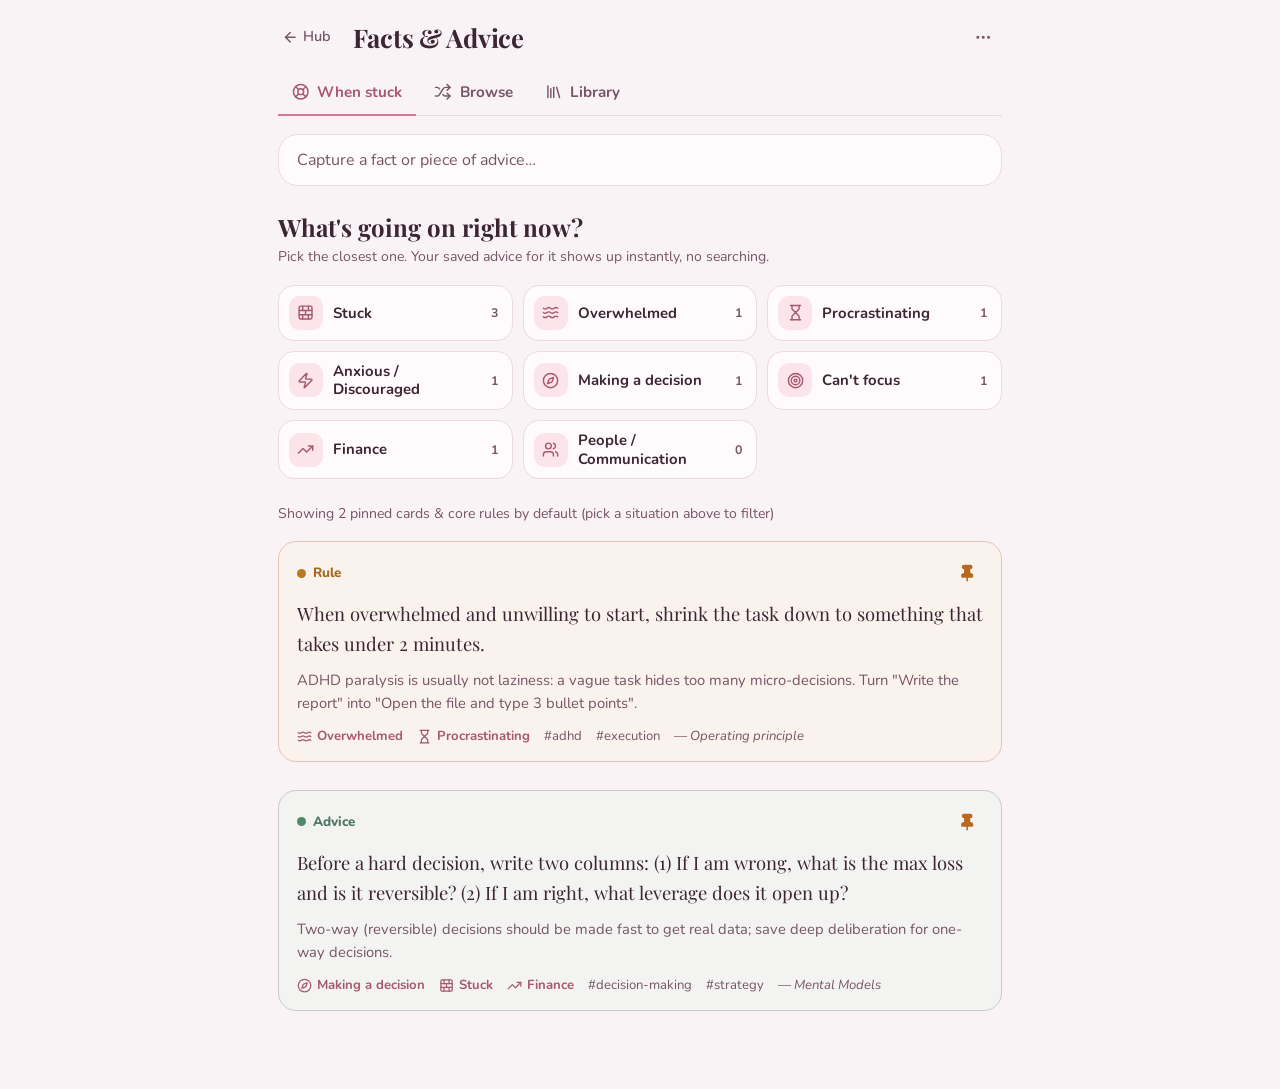
==== commit 671361ce: "Add files via upload" ====
--- a/insights.html
+++ b/insights.html
@@ -1,5 +1,5 @@
 <!doctype html>
-<html lang="vi">
+<html lang="en">
 <head>
 <meta charset="utf-8">
 <meta name="viewport" content="width=device-width, initial-scale=1, viewport-fit=cover">
@@ -20,279 +20,260 @@
 </script>
 <link rel="preconnect" href="https://fonts.googleapis.com">
 <link rel="preconnect" href="https://fonts.gstatic.com" crossorigin>
+<link rel="stylesheet" href="https://fonts.googleapis.com/css2?family=Nunito:ital,wght@0,400;0,500;0,600;0,700;0,800;1,400;1,600&display=swap">
 <link rel="stylesheet" href="https://fonts.googleapis.com/css2?family=Playfair+Display:ital,wght@0,600;0,700;1,600;1,700&display=swap">
 <style>
 :root {
   --primary: #d17b96; --primary-light: #fbe4ea; --primary-dark: #a85870; --on-primary: #fff;
-  --bg: #faf3f6; --card: #fffbfc; --ink: #4a3240; --muted: #7d5b6a; --line: #f0d7de;
-  --ok: #4f8a6b; --ok-soft: #e8f4ee; --bad: #b94a5a; --bad-soft: #fbe9ec; --warn: #c0762f; --warn-soft: #fdf1e3;
-  --shadow: 0 8px 24px rgba(168, 88, 112, .12);
-  --shadow-sm: 0 2px 8px rgba(168, 88, 112, .06);
-  --font-title: "Playfair Display", Georgia, serif;
-  --t-advice: #4f8a6b; --t-fact: #5b8fd1; --t-rule: #c98a2e; --t-reframe: #9a7bd6;
+  --bg: #faf3f6; --card: #fffbfc; --ink: #3d2634; --muted: #765566; --line: #efd9e0; --line-soft: #f6e8ed;
+  --ok: #4f8a6b; --bad: #b94a5a; --bad-soft: #fbe9ec; --warn: #b8691f; --warn-soft: #fdf1e3;
+  --shadow: 0 18px 44px -14px rgba(168, 88, 112, .30);
+  --font-ui: "Nunito", system-ui, -apple-system, "Segoe UI", Roboto, sans-serif;
+  --font-read: "Playfair Display", Georgia, serif;
+  --t-advice: #4f8a6b; --t-fact: #4f82c4; --t-rule: #b97a1f; --t-reframe: #8a68cc;
 }
 :root.dark-mode {
   color-scheme: dark;
   --primary: #f0a8c4; --primary-light: #4a2e3c; --primary-dark: #f8d0e0; --on-primary: #2a1420;
-  --bg: #180f16; --card: #1e141c; --ink: #f3e4ec; --muted: #b898a8; --line: #3a2530;
-  --ok: #7fc3a0; --ok-soft: #1d3329; --bad: #e58898; --bad-soft: #3a1f27; --warn: #e0a05f; --warn-soft: #3a2d1c;
-  --shadow: 0 12px 30px rgba(0, 0, 0, .42);
-  --shadow-sm: 0 2px 8px rgba(0, 0, 0, .28);
+  --bg: #180f16; --card: #1e141c; --ink: #f3e4ec; --muted: #b898a8; --line: #3a2530; --line-soft: #2a1b25;
+  --ok: #7fc3a0; --bad: #e58898; --bad-soft: #3a1f27; --warn: #e0a05f; --warn-soft: #3a2d1c;
+  --shadow: 0 18px 44px -14px rgba(0, 0, 0, .6);
   --t-advice: #7fc3a0; --t-fact: #8db8f0; --t-rule: #f0c070; --t-reframe: #bfa5f0;
 }
 * { box-sizing: border-box; }
 [hidden] { display: none !important; }
-html { scroll-behavior: smooth; -webkit-text-size-adjust: 100%; }
-body {
-  margin: 0; min-height: 100vh;
-  background:
-    radial-gradient(1000px 460px at 10% -8%, color-mix(in srgb, var(--primary) 13%, transparent), transparent 70%),
-    radial-gradient(850px 420px at 96% 0, color-mix(in srgb, var(--t-reframe) 9%, transparent), transparent 70%),
-    var(--bg);
-  background-attachment: fixed;
-  color: var(--ink);
-  font: 15.5px/1.6 system-ui, -apple-system, "Segoe UI", Roboto, sans-serif;
-  -webkit-tap-highlight-color: transparent;
-}
-.wrap { max-width: 960px; margin: 0 auto; padding: calc(16px + env(safe-area-inset-top)) 16px calc(72px + env(safe-area-inset-bottom)); }
-
-.top {
-  position: sticky; top: 0; z-index: 20; display: flex; align-items: center; gap: 10px; flex-wrap: wrap;
-  margin: 0 -16px 16px; padding: 10px 16px;
-  background: color-mix(in srgb, var(--bg) 90%, transparent);
-  -webkit-backdrop-filter: blur(10px); backdrop-filter: blur(10px);
-  border-bottom: 1px solid var(--line);
-}
-.back { color: var(--muted); text-decoration: none; font-size: .92rem; padding: 4px 2px; }
-.back:hover { color: var(--primary); }
-h1 { font-family: var(--font-title); font-size: 1.45rem; font-weight: 700; margin: 0; flex: 1; min-width: 150px; }
-
-.tabs { display: inline-flex; background: var(--primary-light); border-radius: 99px; padding: 3px; gap: 2px; box-shadow: inset 0 0 0 1px var(--line); }
-.tab {
-  border: 0; background: transparent; color: var(--ink); font: inherit; font-size: .86rem; font-weight: 600;
-  padding: 6px 14px; border-radius: 99px; cursor: pointer; display: inline-flex; align-items: center; gap: 6px;
-  transition: background .15s, color .15s;
-}
-.tab:hover { background: color-mix(in srgb, var(--primary) 16%, transparent); }
-.tab.on { background: var(--primary); color: var(--on-primary); box-shadow: 0 2px 8px color-mix(in srgb, var(--primary) 35%, transparent); }
-.badge-dot { font-size: .72rem; font-weight: 700; padding: 0 6px; border-radius: 99px; background: var(--warn-soft); color: var(--warn); }
-.tab.on .badge-dot { background: rgba(255,255,255,.25); color: inherit; }
-
-button, input, textarea, select { font: inherit; color: var(--ink); }
-.btn {
-  min-height: 36px; padding: 6px 14px; border-radius: 99px; border: 1px solid var(--primary);
-  background: var(--primary-light); color: var(--ink); font-size: .88rem; font-weight: 600; cursor: pointer;
-  display: inline-flex; align-items: center; justify-content: center; gap: 6px;
-  transition: transform .12s, background .15s, border-color .15s;
-}
-.btn:hover { border-color: var(--primary-dark); }
+html { -webkit-text-size-adjust: 100%; }
+body { margin: 0; min-height: 100vh; background: var(--bg); color: var(--ink); font: 16px/1.6 var(--font-ui); -webkit-tap-highlight-color: transparent; }
+button, input, textarea, select { font: inherit; color: inherit; }
+:focus-visible { outline: 2px solid var(--primary); outline-offset: 2px; }
+.i { width: 1.15em; height: 1.15em; fill: none; stroke: currentColor; stroke-width: 2; stroke-linecap: round; stroke-linejoin: round; flex: none; vertical-align: -.2em; }
+.wrap { max-width: 760px; margin: 0 auto; padding: calc(14px + env(safe-area-inset-top)) 18px 64px; }
+.muted { color: var(--muted); font-size: .88rem; }
+
+/* Header */
+.top { display: flex; align-items: center; gap: 12px; padding: 4px 0 14px; }
+.back { display: inline-flex; align-items: center; gap: 4px; color: var(--muted); text-decoration: none; font-size: .9rem; font-weight: 600; padding: 6px 10px 6px 4px; border-radius: 99px; }
+.back:hover { color: var(--primary-dark); background: var(--primary-light); }
+h1 { font-family: var(--font-read); font-size: 1.6rem; line-height: 1.2; font-weight: 700; letter-spacing: -.01em; margin: 0; flex: 1; }
+.icon-btn { list-style: none; width: 38px; height: 38px; display: grid; place-items: center; border-radius: 50%; cursor: pointer; color: var(--muted); }
+.icon-btn::-webkit-details-marker { display: none; }
+.icon-btn:hover { background: var(--primary-light); color: var(--primary-dark); }
+.more { position: relative; }
+.more .menu { position: absolute; right: 0; top: calc(100% + 6px); z-index: 30; min-width: 190px; display: flex; flex-direction: column; padding: 6px; background: var(--card); border: 1px solid var(--line); border-radius: 16px; box-shadow: var(--shadow); }
+.more .menu .btn { width: 100%; justify-content: flex-start; border-radius: 10px; }
+
+/* Tabs: underline on desktop, bottom bar on phones */
+.tabs { display: flex; gap: 4px; border-bottom: 1px solid var(--line); margin-bottom: 4px; }
+.tab { border: 0; background: none; color: var(--muted); font-weight: 700; font-size: .95rem; padding: 10px 14px; margin-bottom: -1px; border-bottom: 2px solid transparent; cursor: pointer; display: inline-flex; align-items: center; gap: 8px; }
+.tab:hover { color: var(--ink); }
+.tab.on { color: var(--primary-dark); border-bottom-color: var(--primary); }
+.badge-dot { font-size: .72rem; font-weight: 800; min-width: 20px; text-align: center; padding: 0 6px; border-radius: 99px; background: var(--warn-soft); color: var(--warn); }
+
+/* Buttons */
+.btn { min-height: 38px; padding: 6px 16px; border-radius: 99px; border: 1px solid transparent; background: var(--primary-light); color: var(--primary-dark); font-weight: 700; font-size: .9rem; cursor: pointer; display: inline-flex; align-items: center; justify-content: center; gap: 7px; transition: background .15s, transform .1s; }
+.btn:hover { background: color-mix(in srgb, var(--primary) 22%, var(--primary-light)); }
 .btn:active { transform: scale(.97); }
-.btn.solid { background: var(--primary); color: var(--on-primary); border-color: var(--primary); }
-.btn.ghost { background: transparent; border-color: var(--line); }
-.btn.ghost:hover { background: var(--primary-light); border-color: var(--primary); }
-.btn.danger { background: transparent; border-color: var(--bad); color: var(--bad); }
+.btn.solid { background: var(--primary); color: var(--on-primary); }
+.btn.solid:hover { background: color-mix(in srgb, var(--primary) 88%, var(--ink)); }
+.btn.ghost { background: transparent; color: var(--muted); }
+.btn.ghost:hover { background: var(--line-soft); color: var(--ink); }
+.btn.danger { background: transparent; color: var(--bad); }
 .btn.danger:hover { background: var(--bad-soft); }
-.btn.sm { min-height: 30px; padding: 3px 11px; font-size: .8rem; }
-.btn:disabled { opacity: .45; cursor: not-allowed; }
-
-.more { position: relative; }
-.more > summary { list-style: none; }
-.more > summary::-webkit-details-marker { display: none; }
-.more .menu {
-  position: absolute; right: 0; top: calc(100% + 6px); z-index: 30; min-width: 195px;
-  display: flex; flex-direction: column; gap: 2px; padding: 6px;
-  background: var(--card); border: 1px solid var(--line); border-radius: 14px; box-shadow: var(--shadow);
-}
-.more .menu .btn { width: 100%; justify-content: flex-start; border: 0; background: transparent; border-radius: 10px; }
-.more .menu .btn:hover { background: var(--primary-light); }
-
-/* Quick Dump */
-.qd {
-  background: var(--card); border: 1.5px solid var(--line); border-radius: 18px; padding: 12px 14px; margin-bottom: 18px;
-  box-shadow: var(--shadow-sm); transition: border-color .15s, box-shadow .15s;
-}
-.qd:focus-within { border-color: var(--primary); box-shadow: 0 0 0 3px color-mix(in srgb, var(--primary) 18%, transparent), var(--shadow-sm); }
-.qd textarea { width: 100%; border: 0; background: transparent; resize: none; min-height: 46px; max-height: 200px; padding: 2px 0; outline: none; line-height: 1.55; }
+.btn.sm { min-height: 32px; padding: 3px 12px; font-size: .82rem; }
+.btn:disabled { opacity: .4; cursor: not-allowed; }
+
+/* Capture bar */
+.qd { background: var(--card); border: 1px solid var(--line); border-radius: 20px; margin: 18px 0 26px; transition: border-color .15s, box-shadow .15s; }
+.qd:focus-within { border-color: var(--primary); box-shadow: 0 0 0 4px color-mix(in srgb, var(--primary) 14%, transparent); }
+.qd textarea { display: block; width: 100%; border: 0; background: transparent; resize: none; min-height: 48px; max-height: 220px; padding: 13px 18px; outline: none; line-height: 1.5; }
 .qd textarea::placeholder { color: var(--muted); }
-.qd-prev { display: flex; flex-wrap: wrap; gap: 6px; margin: 6px 0 4px; }
+.qd-prev { display: flex; flex-wrap: wrap; gap: 6px; padding: 0 18px 10px; }
 .qd-prev:empty { display: none; }
-.qd-pill { font-size: .74rem; font-weight: 650; padding: 2px 9px; border-radius: 99px; background: var(--primary-light); color: var(--ink); border: 1px solid var(--line); }
-.qd-foot { display: flex; align-items: center; gap: 8px; flex-wrap: wrap; margin-top: 8px; padding-top: 8px; border-top: 1px dashed var(--line); }
-.type-seg { display: inline-flex; gap: 4px; flex-wrap: wrap; }
-.tpill {
-  --tc: var(--primary); border: 1px solid var(--line); background: var(--bg); color: var(--muted); border-radius: 99px;
-  padding: 3px 10px; font-size: .78rem; font-weight: 600; cursor: pointer; display: inline-flex; align-items: center; gap: 5px; transition: .12s;
-}
+.qd-pill { display: inline-flex; align-items: center; gap: 5px; font-size: .78rem; font-weight: 700; padding: 2px 10px; border-radius: 99px; background: var(--primary-light); color: var(--primary-dark); }
+.qd-extra { padding: 12px 18px 14px; border-top: 1px solid var(--line-soft); display: grid; gap: 10px; }
+.qd-extra-row { display: grid; gap: 10px; grid-template-columns: 1fr 1fr; }
+.qd-foot { display: none; align-items: center; gap: 8px; flex-wrap: wrap; padding: 10px 12px 10px 18px; border-top: 1px solid var(--line-soft); }
+.qd:focus-within .qd-foot, .qd.open .qd-foot { display: flex; }
+.qd-hint { font-size: .78rem; color: var(--muted); flex: 1 1 100%; order: 3; }
+.type-seg { display: inline-flex; gap: 4px; flex-wrap: wrap; margin-right: auto; }
+.tpill { --tc: var(--primary); display: inline-flex; align-items: center; gap: 6px; border: 1px solid transparent; background: transparent; color: var(--muted); border-radius: 99px; padding: 3px 11px; font-size: .84rem; font-weight: 700; cursor: pointer; flex: none; }
 .tpill i { width: 8px; height: 8px; border-radius: 50%; background: var(--tc); }
+.tpill:hover { background: var(--line-soft); }
 .tpill[data-t="advice"] { --tc: var(--t-advice); } .tpill[data-t="fact"] { --tc: var(--t-fact); }
 .tpill[data-t="rule"] { --tc: var(--t-rule); } .tpill[data-t="reframe"] { --tc: var(--t-reframe); }
-.tpill.on { border-color: var(--tc); background: color-mix(in srgb, var(--tc) 16%, var(--card)); color: var(--ink); }
-.qd-extra { margin-top: 10px; padding-top: 10px; border-top: 1px solid var(--line); display: grid; gap: 8px; }
-.qd-extra-row { display: grid; gap: 8px; grid-template-columns: 1fr 1fr; }
-.qd-hint { font-size: .76rem; color: var(--muted); margin-right: auto; }
-
-input[type=search], input[type=text], select, dialog textarea {
-  width: 100%; background: var(--card); border: 1px solid var(--line); border-radius: 12px; padding: 8px 12px; outline: none;
-}
-input:focus, select:focus, dialog textarea:focus { border-color: var(--primary); box-shadow: 0 0 0 3px color-mix(in srgb, var(--primary) 20%, transparent); }
-
-/* SOS */
-.sos-head { margin-bottom: 12px; }
-.sos-head h2 { font-family: var(--font-title); font-size: 1.35rem; margin: 0 0 3px; }
-.muted { color: var(--muted); font-size: .86rem; }
-.trig-grid { display: flex; flex-wrap: wrap; gap: 8px; margin: 12px 0 18px; }
-.trig-btn {
-  border: 1px solid var(--line); background: var(--card); color: var(--ink); border-radius: 14px; padding: 8px 14px;
-  font-size: .88rem; font-weight: 600; cursor: pointer; display: inline-flex; align-items: center; gap: 7px;
-  box-shadow: var(--shadow-sm); transition: transform .12s, border-color .15s, background .15s;
-}
-.trig-btn:hover { border-color: var(--primary); transform: translateY(-1px); }
-.trig-btn.on { background: var(--primary); border-color: var(--primary); color: var(--on-primary); box-shadow: 0 4px 12px color-mix(in srgb, var(--primary) 35%, transparent); }
-.trig-btn small { opacity: .75; font-weight: 600; }
-
-/* Cards */
-.grid { display: grid; gap: 12px; grid-template-columns: repeat(auto-fill, minmax(280px, 1fr)); }
-.grid.sos-list { grid-template-columns: minmax(0, 1fr); max-width: 720px; }
-.grid.list { grid-template-columns: minmax(0, 1fr); gap: 7px; }
-.card {
-  --tc: var(--primary); background: var(--card); border: 1px solid color-mix(in srgb, var(--tc) 34%, var(--line));
-  border-left: 5px solid var(--tc); border-radius: 16px; padding: 14px 16px; display: flex; flex-direction: column; gap: 8px;
-  cursor: pointer; box-shadow: var(--shadow-sm); transition: transform .14s, box-shadow .14s, border-color .14s; min-width: 0;
-}
-.card:hover { transform: translateY(-2px); border-color: var(--tc); box-shadow: var(--shadow); }
-.card[data-t="advice"] { --tc: var(--t-advice); } .card[data-t="fact"] { --tc: var(--t-fact); }
-.card[data-t="rule"] { --tc: var(--t-rule); } .card[data-t="reframe"] { --tc: var(--t-reframe); }
-.card[data-s="inbox"] { border-style: dashed; border-left-style: solid; }
-.card[data-s="archived"] { opacity: .65; }
-.card-top { display: flex; align-items: center; gap: 6px; }
-.tbadge { font-size: .7rem; font-weight: 700; text-transform: uppercase; letter-spacing: .04em; color: var(--tc); background: color-mix(in srgb, var(--tc) 14%, transparent); padding: 2px 9px; border-radius: 99px; }
-.ibadge { font-size: .68rem; font-weight: 700; padding: 1px 8px; border-radius: 99px; background: var(--warn-soft); color: var(--warn); }
-.pin-btn { margin-left: auto; border: 0; background: transparent; cursor: pointer; font-size: 1.05rem; color: var(--muted); padding: 2px 6px; border-radius: 8px; line-height: 1; }
-.pin-btn:hover { background: var(--primary-light); }
-.pin-btn.on { color: #e0a05f; }
-.card-txt {
-  margin: 0; font-size: .96rem; line-height: 1.58; color: var(--ink); white-space: pre-wrap; overflow-wrap: anywhere;
-  display: -webkit-box; -webkit-line-clamp: 4; -webkit-box-orient: vertical; overflow: hidden;
-}
-.grid.sos-list .card-txt { display: block; -webkit-line-clamp: unset; font-size: 1.02rem; }
-.card-detail { margin: 0; font-size: .86rem; line-height: 1.55; color: var(--muted); padding: 8px 10px; border-radius: 10px; background: var(--bg); white-space: pre-wrap; overflow-wrap: anywhere; }
-.card-meta { display: flex; flex-wrap: wrap; gap: 5px; margin-top: auto; padding-top: 4px; align-items: center; }
-.tag { font-size: .73rem; color: var(--muted); border: 1px solid var(--line); border-radius: 99px; padding: 1px 8px; }
-.tag.trig { color: var(--primary-dark); background: var(--primary-light); border-color: transparent; }
-.src-lbl { font-size: .76rem; color: var(--muted); margin-left: auto; font-style: italic; }
-
-.grid.list .card { flex-direction: row; align-items: center; padding: 8px 14px; border-radius: 12px; box-shadow: none; }
-.grid.list .card:hover { transform: none; }
-.grid.list .card-top { flex: none; }
-.grid.list .card-txt { flex: 1; min-width: 0; display: block; white-space: nowrap; overflow: hidden; text-overflow: ellipsis; }
-.grid.list .card-meta { flex: none; padding-top: 0; margin-top: 0; max-width: 28%; overflow: hidden; flex-wrap: nowrap; }
-.grid.list .card-detail, .grid.list .src-lbl { display: none; }
-
-/* Review */
-.rev-bar { display: flex; gap: 6px; flex-wrap: wrap; justify-content: center; margin-bottom: 16px; }
-.chip { border: 1px solid var(--line); background: var(--card); color: var(--ink); border-radius: 99px; padding: 4px 13px; font-size: .82rem; font-weight: 600; cursor: pointer; transition: .12s; }
-.chip:hover { border-color: var(--primary); }
-.chip.on { background: var(--primary); border-color: var(--primary); color: var(--on-primary); }
-.stage {
-  --tc: var(--primary); max-width: 620px; margin: 12px auto 0; background: var(--card);
-  border: 1.5px solid color-mix(in srgb, var(--tc) 42%, var(--line)); border-top: 6px solid var(--tc);
-  border-radius: 22px; padding: 26px 26px 22px; box-shadow: var(--shadow); animation: fadeUp .2s ease-out;
-}
-.stage[data-t="advice"] { --tc: var(--t-advice); } .stage[data-t="fact"] { --tc: var(--t-fact); }
-.stage[data-t="rule"] { --tc: var(--t-rule); } .stage[data-t="reframe"] { --tc: var(--t-reframe); }
-@keyframes fadeUp { from { opacity: 0; transform: translateY(6px); } to { opacity: 1; transform: none; } }
+.tpill.on { background: color-mix(in srgb, var(--tc) 14%, transparent); border-color: color-mix(in srgb, var(--tc) 45%, transparent); color: var(--ink); }
+
+/* Inputs */
+input[type=search], input[type=text], select, dialog textarea { width: 100%; background: var(--card); border: 1px solid var(--line); border-radius: 12px; padding: 9px 13px; outline: none; }
+input:focus, select:focus, dialog textarea:focus { border-color: var(--primary); box-shadow: 0 0 0 3px color-mix(in srgb, var(--primary) 16%, transparent); }
+.qd-extra textarea { width: 100%; background: var(--bg); border: 1px solid var(--line); border-radius: 12px; padding: 9px 13px; outline: none; }
+
+/* Chips */
+.chip { flex: none; border: 1px solid var(--line); background: transparent; color: var(--ink); border-radius: 99px; padding: 4px 13px; font-size: .84rem; font-weight: 700; cursor: pointer; display: inline-flex; align-items: center; gap: 6px; }
+.chip:hover { background: var(--line-soft); }
+.chips-row .chip { font-weight: 600; font-size: .8rem; padding: 2px 11px; color: var(--muted); }
+.chips-row .chip.on { color: var(--primary-dark); }
+.chip.on { background: var(--primary-light); border-color: var(--primary); color: var(--primary-dark); }
+.row { display: flex; gap: 8px; align-items: center; flex-wrap: wrap; }
+
+/* When stuck */
+.sos-head h2, .lib-h { font-family: var(--font-read); font-size: 1.5rem; line-height: 1.25; margin: 6px 0 4px; font-weight: 700; }
+.trig-grid { display: grid; grid-template-columns: repeat(auto-fill, minmax(200px, 1fr)); gap: 10px; margin: 16px 0 20px; }
+.trig-btn { min-width: 0; line-height: 1.25; display: flex; align-items: center; gap: 10px; text-align: left; padding: 10px 14px 10px 10px; border: 1px solid var(--line); background: var(--card); border-radius: 16px; font-weight: 700; font-size: .93rem; cursor: pointer; transition: border-color .15s, background .15s; }
+.trig-btn:hover { border-color: var(--primary); }
+.ti { width: 34px; height: 34px; border-radius: 11px; display: grid; place-items: center; flex: none; background: var(--primary-light); color: var(--primary-dark); }
+.trig-btn > span:nth-child(2) { flex: 1; min-width: 0; }
+.trig-btn small { flex: none; margin-left: auto; font-weight: 700; color: var(--muted); }
+.trig-btn.on { background: var(--primary); border-color: var(--primary); color: var(--on-primary); }
+.trig-btn.on .ti { background: color-mix(in srgb, currentColor 20%, transparent); color: inherit; }
+.trig-btn.on small { color: inherit; opacity: .8; }
+.infobar { display: flex; align-items: center; gap: 10px; margin: 4px 0 12px; min-height: 30px; }
+
+/* Entries */
+.grid { column-width: 300px; column-gap: 14px; }
+.grid.sos-list { column-width: auto; display: flex; flex-direction: column; gap: 14px; }
+.grid.list { column-width: auto; display: block; }
+.card { --tc: var(--primary); break-inside: avoid; margin-bottom: 14px; background: color-mix(in srgb, var(--tc) 7%, var(--card)); border: 1px solid color-mix(in srgb, var(--tc) 22%, var(--line)); border-radius: 18px; padding: 15px 18px 14px; display: flex; flex-direction: column; gap: 10px; cursor: pointer; transition: border-color .15s, background .15s; min-width: 0; }
+.card:hover { border-color: color-mix(in srgb, var(--tc) 55%, var(--line)); }
+.card[data-t="advice"], .stage[data-t="advice"], .tbadge[data-t="advice"] { --tc: var(--t-advice); }
+.card[data-t="fact"], .stage[data-t="fact"], .tbadge[data-t="fact"] { --tc: var(--t-fact); }
+.card[data-t="rule"], .stage[data-t="rule"], .tbadge[data-t="rule"] { --tc: var(--t-rule); }
+.card[data-t="reframe"], .stage[data-t="reframe"], .tbadge[data-t="reframe"] { --tc: var(--t-reframe); }
+.card[data-s="inbox"] { border-style: dashed; }
+.card[data-s="archived"] { opacity: .6; }
+.card-top { display: flex; align-items: center; gap: 8px; min-height: 26px; }
+.tbadge { display: inline-flex; align-items: center; gap: 7px; font-size: .84rem; font-weight: 800; color: color-mix(in srgb, var(--tc, var(--primary)) 82%, var(--ink)); }
+.tbadge::before { content: ""; width: 9px; height: 9px; border-radius: 50%; background: var(--tc, var(--primary)); }
+.ibadge { font-size: .74rem; font-weight: 700; padding: 0 9px; border-radius: 99px; border: 1px dashed var(--warn); color: var(--warn); }
+.pin-btn { margin-left: auto; width: 32px; height: 32px; display: grid; place-items: center; border: 0; background: transparent; color: var(--muted); border-radius: 50%; cursor: pointer; }
+.pin-btn:hover { background: color-mix(in srgb, var(--tc, var(--primary)) 14%, transparent); }
+.pin-btn.on { color: var(--warn); }
+.pin-btn.on .i { fill: currentColor; }
+.card-txt { margin: 0; font-family: var(--font-read); font-size: 1.04rem; line-height: 1.62; text-wrap: pretty; white-space: pre-wrap; overflow-wrap: anywhere; display: -webkit-box; -webkit-line-clamp: 5; -webkit-box-orient: vertical; overflow: hidden; }
+.grid.sos-list .card-txt { display: block; -webkit-line-clamp: unset; font-size: 1.15rem; }
+.card-detail { margin: 0; font-size: .92rem; line-height: 1.6; color: var(--muted); white-space: pre-wrap; overflow-wrap: anywhere; }
+.card-meta { display: flex; flex-wrap: wrap; gap: 2px 14px; align-items: center; font-size: .82rem; color: var(--muted); }
+.card-meta:empty { display: none; }
+.tag { display: inline-flex; align-items: center; gap: 5px; color: var(--muted); }
+.tag.trig { color: var(--primary-dark); font-weight: 700; }
+.src-lbl { font-style: italic; }
+.grid.list .card { background: transparent; border: 0; border-bottom: 1px solid var(--line); border-radius: 0; padding: 16px 6px; margin: 0; }
+.grid.list .card:last-child { border-bottom: 0; }
+.grid.list .card:hover { background: color-mix(in srgb, var(--tc) 6%, transparent); }
+.grid.list .card-txt { -webkit-line-clamp: 3; }
+.grid.list .card-detail { display: none; }
+
+/* Browse */
+.rev-bar { display: flex; gap: 6px; overflow-x: auto; justify-content: safe center; margin: 16px 0 18px; scrollbar-width: none; padding: 2px; }
+.rev-bar::-webkit-scrollbar, .legend::-webkit-scrollbar, .chips-row::-webkit-scrollbar { display: none; }
+.stage { --tc: var(--primary); margin: 8px auto 0; padding: 34px 38px 26px; border-radius: 28px; background: color-mix(in srgb, var(--tc) 9%, var(--card)); border: 1px solid color-mix(in srgb, var(--tc) 26%, var(--line)); box-shadow: var(--shadow); animation: swap .18s ease-out; }
+@keyframes swap { from { opacity: 0; } to { opacity: 1; } }
 @media (prefers-reduced-motion: reduce) { .stage { animation: none; } * { transition: none !important; } }
-.stage-txt { font-family: var(--font-title); font-size: 1.38rem; line-height: 1.55; margin: 16px 0 12px; color: var(--ink); white-space: pre-wrap; overflow-wrap: anywhere; }
-.stage-detail { margin: 10px 0 14px; padding: 12px 14px; background: var(--bg); border-left: 3px solid var(--tc); border-radius: 0 12px 12px 0; font-size: .92rem; line-height: 1.6; color: var(--ink); white-space: pre-wrap; }
-.stage-src { font-size: .84rem; color: var(--muted); font-style: italic; margin-bottom: 12px; }
-.stage-acts { display: flex; gap: 8px; flex-wrap: wrap; align-items: center; margin-top: 18px; padding-top: 14px; border-top: 1px dashed var(--line); }
-.stage-meta { text-align: center; margin-top: 12px; font-size: .8rem; color: var(--muted); }
+.stage-txt { font-family: var(--font-read); font-size: 1.65rem; line-height: 1.5; margin: 22px 0 18px; text-wrap: balance; white-space: pre-wrap; overflow-wrap: anywhere; }
+.stage-detail { margin: 0 0 16px; padding: 14px 16px; background: color-mix(in srgb, var(--tc) 8%, transparent); border-radius: 14px; font-size: .96rem; line-height: 1.65; white-space: pre-wrap; overflow-wrap: anywhere; }
+.stage-src { font-size: .88rem; color: var(--muted); font-style: italic; margin-bottom: 12px; }
+.stage-acts { display: flex; gap: 6px; flex-wrap: wrap; align-items: center; margin-top: 26px; }
+.stage-acts .solid { min-height: 46px; padding: 8px 26px; font-size: 1rem; margin-right: 8px; }
+.stage-acts .spacer { margin-left: auto; }
+.stage-meta { text-align: center; margin-top: 14px; font-size: .82rem; color: var(--muted); }
 
 /* Library */
-.lbar { display: flex; gap: 8px; align-items: center; margin-bottom: 10px; flex-wrap: wrap; }
-.lbar input[type=search] { flex: 1; min-width: 180px; width: auto; }
-.lbar select { width: auto; padding: 7px 12px; border-radius: 99px; font-size: .84rem; }
-.seg { display: inline-flex; border: 1px solid var(--line); border-radius: 99px; overflow: hidden; background: var(--card); }
-.seg button { border: 0; background: transparent; color: var(--muted); padding: 5px 12px; cursor: pointer; }
-.seg button.on { background: var(--primary); color: var(--on-primary); }
-.legend, .chips-row { display: flex; flex-wrap: wrap; gap: 6px; margin: 0 0 10px; }
-.infobar { display: flex; align-items: center; gap: 10px; margin: 4px 0 10px; min-height: 28px; }
-.empty { text-align: center; padding: 36px 16px; border: 1px dashed var(--line); border-radius: 18px; background: var(--card); color: var(--muted); }
+.lbar { display: flex; gap: 8px; align-items: center; margin: 14px 0 12px; flex-wrap: wrap; }
+.lbar input[type=search] { flex: 1; min-width: 180px; width: auto; border-radius: 99px; padding-left: 16px; }
+.lbar select { width: auto; border-radius: 99px; padding: 8px 14px; font-size: .88rem; }
+.seg { display: inline-flex; background: var(--line-soft); border-radius: 99px; padding: 3px; }
+.seg button { border: 0; background: transparent; color: var(--muted); width: 34px; height: 30px; border-radius: 99px; cursor: pointer; display: grid; place-items: center; }
+.seg button.on { background: var(--card); color: var(--primary-dark); box-shadow: 0 1px 3px rgba(0,0,0,.14); }
+.legend, .chips-row { display: flex; gap: 6px; overflow-x: auto; scrollbar-width: none; margin: 0 0 10px; padding: 2px; }
+.empty { text-align: center; padding: 38px 20px; border: 1px dashed var(--line); border-radius: 20px; color: var(--muted); }
 
 /* Dialogs */
-dialog { border: 1px solid var(--line); border-radius: 20px; background: var(--card); color: var(--ink); width: min(640px, 94vw); max-height: 90dvh; padding: 18px 20px; box-shadow: var(--shadow); }
-dialog::backdrop { background: rgba(40, 20, 32, .52); -webkit-backdrop-filter: blur(4px); backdrop-filter: blur(4px); }
+dialog { border: 0; border-radius: 26px; background: var(--card); color: var(--ink); width: min(600px, 94vw); max-height: 90dvh; padding: 22px 24px; box-shadow: var(--shadow), 0 0 0 1px var(--line); }
+dialog::backdrop { background: rgba(40, 20, 32, .5); -webkit-backdrop-filter: blur(3px); backdrop-filter: blur(3px); }
 .dhead { display: flex; align-items: center; gap: 8px; margin-bottom: 12px; }
-.dhead b { font-family: var(--font-title); font-size: 1.15rem; flex: 1; }
-label.flbl { display: block; font-size: .82rem; font-weight: 600; color: var(--muted); margin: 10px 0 4px; }
-.dfoot { display: flex; gap: 8px; flex-wrap: wrap; justify-content: flex-end; margin-top: 16px; }
-.row { display: flex; gap: 8px; align-items: center; flex-wrap: wrap; }
-#toast { position: fixed; bottom: max(20px, env(safe-area-inset-bottom)); left: 50%; transform: translateX(-50%); background: var(--ink); color: var(--bg); padding: 9px 18px; border-radius: 99px; font-size: .88rem; font-weight: 600; box-shadow: var(--shadow); display: none; z-index: 99; }
-
+.dhead b { font-family: var(--font-read); font-size: 1.2rem; flex: 1; }
+label.flbl { display: block; font-size: .84rem; font-weight: 700; color: var(--muted); margin: 12px 0 5px; }
+.dfoot { display: flex; gap: 6px; flex-wrap: wrap; justify-content: flex-end; margin-top: 20px; }
+#vContent { font-family: var(--font-read); font-size: 1.35rem; line-height: 1.55; margin: 10px 0 14px; white-space: pre-wrap; overflow-wrap: anywhere; text-wrap: pretty; }
+
+#toast { position: fixed; bottom: max(22px, env(safe-area-inset-bottom)); left: 50%; transform: translateX(-50%); background: var(--ink); color: var(--bg); padding: 10px 20px; border-radius: 99px; font-size: .9rem; font-weight: 700; box-shadow: var(--shadow); display: none; z-index: 99; max-width: 90vw; text-align: center; }
+
+@media (hover: none) { .kbd-hint { display: none; } }
 @media (max-width: 640px) {
-  .top { position: static; margin: 0 0 12px; padding: 0 0 10px; background: none; backdrop-filter: none; -webkit-backdrop-filter: none; }
+  .wrap { padding: calc(10px + env(safe-area-inset-top)) 14px calc(110px + env(safe-area-inset-bottom)); }
+  h1 { font-size: 1.4rem; }
+  .tabs { position: fixed; left: 0; right: 0; bottom: 0; z-index: 40; margin: 0; padding: 6px 8px calc(6px + env(safe-area-inset-bottom)); background: var(--card); border-top: 1px solid var(--line); border-bottom: 0; justify-content: space-around; }
+  .tab { flex: 1; flex-direction: column; gap: 2px; font-size: .74rem; padding: 6px 4px; margin: 0; border-bottom: 0; border-radius: 12px; position: relative; }
+  .tab .i { width: 1.4em; height: 1.4em; }
+  .tab.on { background: var(--primary-light); }
+  .tab .badge-dot { position: absolute; top: 2px; left: calc(50% + 6px); font-size: .66rem; padding: 0 5px; min-width: 16px; }
   input[type=search], input[type=text], textarea, select { font-size: 16px; }
   .qd-extra-row { grid-template-columns: 1fr; }
-  .grid { grid-template-columns: minmax(0, 1fr); }
-  .grid.list .card-meta { display: none; }
-  .stage { padding: 20px 18px; }
-  .stage-txt { font-size: 1.18rem; }
-  dialog { width: 100vw; max-width: 100vw; margin: auto 0 0; border-radius: 20px 20px 0 0; padding-bottom: calc(18px + env(safe-area-inset-bottom)); }
+  .trig-grid { grid-template-columns: 1fr 1fr; }
+  .stage { padding: 24px 20px 20px; border-radius: 24px; }
+  .stage-txt { font-size: 1.32rem; }
+  .stage-acts .solid { width: 100%; margin: 0 0 6px; }
+  .stage-acts .spacer { margin-left: 0; }
+  #toast { bottom: calc(84px + env(safe-area-inset-bottom)); }
+  dialog { width: 100vw; max-width: 100vw; margin: auto 0 0; border-radius: 26px 26px 0 0; padding: 26px 20px calc(18px + env(safe-area-inset-bottom)); }
+  dialog::before { content: ""; position: absolute; top: 9px; left: 50%; width: 38px; height: 4px; margin-left: -19px; border-radius: 4px; background: var(--line); }
 }
 </style>
 </head>
 <body>
+<svg width="0" height="0" style="position:absolute" aria-hidden="true" focusable="false" xmlns="http://www.w3.org/2000/svg"><symbol id="i-back" viewBox="0 0 24 24"><path d="m12 19-7-7 7-7"/><path d="M19 12H5"/></symbol><symbol id="i-more" viewBox="0 0 24 24"><circle cx="12" cy="12" r="1"/><circle cx="19" cy="12" r="1"/><circle cx="5" cy="12" r="1"/></symbol><symbol id="i-rescue" viewBox="0 0 24 24"><circle cx="12" cy="12" r="10"/><path d="m4.93 4.93 4.24 4.24"/><path d="m14.83 9.17 4.24-4.24"/><path d="m14.83 14.83 4.24 4.24"/><path d="m9.17 14.83-4.24 4.24"/><circle cx="12" cy="12" r="4"/></symbol><symbol id="i-shuffle" viewBox="0 0 24 24"><path d="m18 14 4 4-4 4"/><path d="m18 2 4 4-4 4"/><path d="M2 18h1.973a4 4 0 0 0 3.3-1.7l5.454-8.6a4 4 0 0 1 3.3-1.7H22"/><path d="M2 6h1.972a4 4 0 0 1 3.6 2.2"/><path d="M22 18h-6.041a4 4 0 0 1-3.3-1.8l-.359-.45"/></symbol><symbol id="i-library" viewBox="0 0 24 24"><path d="m16 6 4 14"/><path d="M12 6v14"/><path d="M8 8v12"/><path d="M4 4v16"/></symbol><symbol id="i-pin" viewBox="0 0 24 24"><path d="M12 17v5"/><path d="M9 10.76a2 2 0 0 1-1.11 1.79l-1.78.9A2 2 0 0 0 5 15.24V16a1 1 0 0 0 1 1h12a1 1 0 0 0 1-1v-.76a2 2 0 0 0-1.11-1.79l-1.78-.9A2 2 0 0 1 15 10.76V7a1 1 0 0 1 1-1 2 2 0 0 0 0-4H8a2 2 0 0 0 0 4 1 1 0 0 1 1 1z"/></symbol><symbol id="i-check" viewBox="0 0 24 24"><path d="M20 6 9 17l-5-5"/></symbol><symbol id="i-edit" viewBox="0 0 24 24"><path d="M21.174 6.812a1 1 0 0 0-3.986-3.987L3.842 16.174a2 2 0 0 0-.5.83l-1.321 4.352a.5.5 0 0 0 .623.622l4.353-1.32a2 2 0 0 0 .83-.497z"/><path d="m15 5 4 4"/></symbol><symbol id="i-archive" viewBox="0 0 24 24"><rect width="20" height="5" x="2" y="3" rx="1"/><path d="M4 8v11a2 2 0 0 0 2 2h12a2 2 0 0 0 2-2V8"/><path d="M10 12h4"/></symbol><symbol id="i-brick" viewBox="0 0 24 24"><rect width="18" height="18" x="3" y="3" rx="2"/><path d="M12 9v6"/><path d="M16 15v6"/><path d="M16 3v6"/><path d="M3 15h18"/><path d="M3 9h18"/><path d="M8 15v6"/><path d="M8 3v6"/></symbol><symbol id="i-waves" viewBox="0 0 24 24"><path d="M2 6c.6.5 1.2 1 2.5 1C7 7 7 5 9.5 5c2.6 0 2.4 2 5 2 2.5 0 2.5-2 5-2 1.3 0 1.9.5 2.5 1"/><path d="M2 12c.6.5 1.2 1 2.5 1 2.5 0 2.5-2 5-2 2.6 0 2.4 2 5 2 2.5 0 2.5-2 5-2 1.3 0 1.9.5 2.5 1"/><path d="M2 18c.6.5 1.2 1 2.5 1 2.5 0 2.5-2 5-2 2.6 0 2.4 2 5 2 2.5 0 2.5-2 5-2 1.3 0 1.9.5 2.5 1"/></symbol><symbol id="i-hourglass" viewBox="0 0 24 24"><path d="M5 22h14"/><path d="M5 2h14"/><path d="M17 22v-4.172a2 2 0 0 0-.586-1.414L12 12l-4.414 4.414A2 2 0 0 0 7 17.828V22"/><path d="M7 2v4.172a2 2 0 0 0 .586 1.414L12 12l4.414-4.414A2 2 0 0 0 17 6.172V2"/></symbol><symbol id="i-zap" viewBox="0 0 24 24"><path d="M4 14a1 1 0 0 1-.78-1.63l9.9-10.2a.5.5 0 0 1 .86.46l-1.92 6.02A1 1 0 0 0 13 10h7a1 1 0 0 1 .78 1.63l-9.9 10.2a.5.5 0 0 1-.86-.46l1.92-6.02A1 1 0 0 0 11 14z"/></symbol><symbol id="i-compass" viewBox="0 0 24 24"><circle cx="12" cy="12" r="10"/><path d="m16.24 7.76-1.804 5.411a2 2 0 0 1-1.265 1.265L7.76 16.24l1.804-5.411a2 2 0 0 1 1.265-1.265z"/></symbol><symbol id="i-target" viewBox="0 0 24 24"><circle cx="12" cy="12" r="10"/><circle cx="12" cy="12" r="6"/><circle cx="12" cy="12" r="2"/></symbol><symbol id="i-trend" viewBox="0 0 24 24"><path d="M16 7h6v6"/><path d="m22 7-8.5 8.5-5-5L2 17"/></symbol><symbol id="i-users" viewBox="0 0 24 24"><path d="M16 21v-2a4 4 0 0 0-4-4H6a4 4 0 0 0-4 4v2"/><circle cx="9" cy="7" r="4"/><path d="M22 21v-2a4 4 0 0 0-3-3.87"/><path d="M16 3.13a4 4 0 0 1 0 7.75"/></symbol><symbol id="i-cards" viewBox="0 0 24 24"><rect width="7" height="7" x="3" y="3" rx="1"/><rect width="7" height="7" x="14" y="3" rx="1"/><rect width="7" height="7" x="14" y="14" rx="1"/><rect width="7" height="7" x="3" y="14" rx="1"/></symbol><symbol id="i-rows" viewBox="0 0 24 24"><path d="M3 12h.01"/><path d="M3 18h.01"/><path d="M3 6h.01"/><path d="M8 12h13"/><path d="M8 18h13"/><path d="M8 6h13"/></symbol></svg>
 <div class="wrap">
   <header class="top">
-    <a class="back" href="./launcher.html">← Hub</a>
+    <a class="back" href="./launcher.html" aria-label="Back to Hub"><svg class="i" aria-hidden="true"><use href="#i-back"/></svg><span>Hub</span></a>
     <h1>Facts &amp; Advice</h1>
-    <nav class="tabs" role="tablist" aria-label="Chế độ xem">
-      <button type="button" class="tab" data-view="sos">🚨 Khi bế tắc</button>
-      <button type="button" class="tab" data-view="review">🎲 Lướt thẻ</button>
-      <button type="button" class="tab" data-view="lib">📚 Thư viện <span class="badge-dot" id="inboxDot" hidden>0</span></button>
-    </nav>
     <details class="more" id="moreMenu">
-      <summary class="btn ghost sm">Thêm ▾</summary>
+      <summary class="icon-btn" aria-label="More actions"><svg class="i" aria-hidden="true"><use href="#i-more"/></svg></summary>
       <div class="menu">
-        <button type="button" class="btn ghost" id="bBulk">Dán nhiều mục</button>
-        <button type="button" class="btn ghost" id="bExport">Xuất JSON</button>
-        <button type="button" class="btn ghost" id="bImport">Nhập JSON</button>
+        <button type="button" class="btn ghost" id="bBulk">Paste multiple</button>
+        <button type="button" class="btn ghost" id="bExport">Export JSON</button>
+        <button type="button" class="btn ghost" id="bImport">Import JSON</button>
         <input type="file" id="jFile" accept=".json,application/json" hidden>
       </div>
     </details>
   </header>
 
+  <nav class="tabs" role="tablist" aria-label="Views">
+    <button type="button" class="tab" data-view="sos"><svg class="i" aria-hidden="true"><use href="#i-rescue"/></svg><span>When stuck</span></button>
+    <button type="button" class="tab" data-view="review"><svg class="i" aria-hidden="true"><use href="#i-shuffle"/></svg><span>Browse</span></button>
+    <button type="button" class="tab" data-view="lib"><svg class="i" aria-hidden="true"><use href="#i-library"/></svg><span>Library</span><span class="badge-dot" id="inboxDot" hidden>0</span></button>
+  </nav>
+
   <form class="qd" id="qdForm" autocomplete="off">
-    <textarea id="qdInput" rows="2" placeholder="Dump nhanh fact / lời khuyên… (tùy chọn: !fact !rule !reframe #tag @bi @quatai · Ctrl+Enter để lưu)"></textarea>
+    <textarea id="qdInput" rows="1" placeholder="Capture a fact or piece of advice…" aria-label="Capture a fact or piece of advice"></textarea>
     <div class="qd-prev" id="qdPrev"></div>
     <div class="qd-extra" id="qdExtra" hidden>
       <div class="qd-extra-row">
-        <input type="text" id="qdSource" placeholder="Nguồn (VD: Podcast X, sách Y…)">
-        <input type="text" id="qdTags" placeholder="Tag thêm (cách nhau dấu phẩy)">
+        <input type="text" id="qdSource" placeholder="Source (e.g. Podcast X, Book Y)">
+        <input type="text" id="qdTags" placeholder="Extra tags, comma-separated">
       </div>
-      <textarea id="qdDetail" rows="2" placeholder="Giải thích thêm cơ chế / ví dụ (ẩn mặc định khi xem danh sách)"></textarea>
+      <textarea id="qdDetail" rows="2" placeholder="Why it works, or an example (hidden in lists)"></textarea>
       <div class="row" id="qdTrigs"></div>
     </div>
     <div class="qd-foot">
       <div class="type-seg" id="qdTypes"></div>
-      <span class="qd-hint">Không gắn tag → vào Inbox lọc sau</span>
-      <button type="button" class="btn ghost sm" id="qdMoreBtn">+ Chi tiết</button>
-      <button type="submit" class="btn solid sm" id="qdSave" disabled>Lưu nhanh</button>
+      <button type="button" class="btn ghost sm" id="qdMoreBtn">Add details</button>
+      <button type="submit" class="btn solid sm" id="qdSave" disabled>Save</button>
+      <span class="qd-hint">Ctrl+Enter saves. Shortcuts: !fact !rule !reframe #tag @stuck. No tag or situation sends it to Inbox.</span>
     </div>
   </form>
 
   <section id="viewSos" hidden>
     <div class="sos-head">
-      <h2>Đang gặp tình huống nào?</h2>
-      <div class="muted">Chọn trạng thái hiện tại để kéo đúng lời khuyên &amp; nguyên tắc ra ngay — không cần nhớ từ khóa.</div>
+      <h2>What's going on right now?</h2>
+      <div class="muted">Pick the closest one. Your saved advice for it shows up instantly, no searching.</div>
     </div>
     <div class="trig-grid" id="sosTrigs"></div>
     <div class="infobar">
       <span class="muted" id="sosCount"></span>
-      <button type="button" class="btn ghost sm" id="sosClear" hidden>Bỏ chọn</button>
+      <button type="button" class="btn ghost sm" id="sosClear" hidden>Clear</button>
     </div>
     <div class="grid sos-list" id="sosGrid"></div>
-    <div class="empty" id="sosEmpty" hidden>Chưa có thẻ nào gắn với tình huống này. Dump nhanh ở khung trên hoặc gắn tình huống trong Thư viện.</div>
+    <div class="empty" id="sosEmpty" hidden>Nothing saved for this yet. Capture something above, then add this situation under Add details.</div>
   </section>
 
   <section id="viewReview" hidden>
@@ -302,25 +283,25 @@
 
   <section id="viewLib" hidden>
     <div class="lbar">
-      <input type="search" id="libQ" placeholder="Tìm nội dung, giải thích, nguồn, #tag… (nhấn / để tìm)" autocomplete="off">
-      <select id="libSort" aria-label="Sắp xếp">
-        <option value="new">★ trước, mới → cũ</option>
-        <option value="least">Ít xem nhất trước</option>
-        <option value="old">Cũ → mới</option>
+      <input type="search" id="libQ" placeholder="Search your library (press /)" autocomplete="off">
+      <select id="libSort" aria-label="Sort">
+        <option value="new">Pinned first, newest</option>
+        <option value="least">Least viewed first</option>
+        <option value="old">Oldest first</option>
       </select>
       <div class="seg" id="viewSeg">
-        <button type="button" data-v="grid" title="Dạng lưới">▦</button>
-        <button type="button" data-v="list" title="Danh sách gọn">☰</button>
+        <button type="button" data-v="grid" title="Cards" aria-label="Cards view"><svg class="i" aria-hidden="true"><use href="#i-cards"/></svg></button>
+        <button type="button" data-v="list" title="List" aria-label="List view"><svg class="i" aria-hidden="true"><use href="#i-rows"/></svg></button>
       </div>
     </div>
     <div class="legend" id="libLegend"></div>
     <div class="chips-row" id="libTags"></div>
     <div class="infobar">
       <span class="muted" id="libCount"></span>
-      <button type="button" class="btn ghost sm" id="libClear" hidden>Xóa lọc</button>
+      <button type="button" class="btn ghost sm" id="libClear" hidden>Clear filters</button>
     </div>
     <div class="grid" id="libGrid"></div>
-    <div class="empty" id="libEmpty" hidden>Không có mục nào khớp bộ lọc hiện tại.</div>
+    <div class="empty" id="libEmpty" hidden>Nothing matches these filters. Try clearing them.</div>
   </section>
 </div>
 
@@ -329,83 +310,83 @@
     <span id="vBadge" class="tbadge"></span>
     <span id="vInbox" class="ibadge" hidden>Inbox</span>
     <span style="flex:1"></span>
-    <button type="button" class="btn ghost sm" data-close>Đóng</button>
+    <button type="button" class="btn ghost sm" data-close>Close</button>
   </div>
-  <div id="vContent" style="font-family:var(--font-title);font-size:1.25rem;line-height:1.5;margin:8px 0 12px;white-space:pre-wrap;overflow-wrap:anywhere"></div>
+  <div id="vContent"></div>
   <div id="vDetail" class="stage-detail" hidden></div>
   <div id="vSource" class="stage-src" hidden></div>
   <div id="vMeta" class="row" style="margin:8px 0"></div>
   <div id="vStats" class="muted" style="font-size:.78rem;margin-top:6px"></div>
   <div class="dfoot">
-    <button type="button" class="btn ghost sm" id="vPin">★ Ghim</button>
+    <button type="button" class="btn ghost sm" id="vPin">Pin</button>
     <button type="button" class="btn ghost sm" id="vCopy">Copy</button>
-    <button type="button" class="btn ghost sm" id="vArch">Lưu trữ</button>
-    <button type="button" class="btn sm" id="vEdit">Sửa</button>
-    <button type="button" class="btn danger sm" id="vDel">Xóa</button>
+    <button type="button" class="btn ghost sm" id="vArch">Archive</button>
+    <button type="button" class="btn sm" id="vEdit">Edit</button>
+    <button type="button" class="btn danger sm" id="vDel">Delete</button>
   </div>
 </dialog>
 
 <dialog id="dlgEdit">
   <div class="dhead">
-    <b id="eHead">Sửa thẻ</b>
-    <button type="button" class="btn ghost sm" data-close>Đóng</button>
+    <b id="eHead">Edit card</b>
+    <button type="button" class="btn ghost sm" data-close>Close</button>
   </div>
-  <label class="flbl">Phân loại</label>
+  <label class="flbl">Category</label>
   <div class="type-seg" id="eTypes"></div>
-  <label class="flbl" for="eContent">Nội dung cốt lõi</label>
+  <label class="flbl" for="eContent">Core content</label>
   <textarea id="eContent" rows="3"></textarea>
-  <label class="flbl" for="eDetail">Cơ chế / ví dụ / giải thích thêm (tùy chọn)</label>
+  <label class="flbl" for="eDetail">Mechanism / example / extra explanation (optional)</label>
   <textarea id="eDetail" rows="3"></textarea>
   <div class="qd-extra-row">
     <div>
-      <label class="flbl" for="eSource">Nguồn (tùy chọn)</label>
-      <input type="text" id="eSource" placeholder="Sách, podcast, trải nghiệm…">
+      <label class="flbl" for="eSource">Source (optional)</label>
+      <input type="text" id="eSource" placeholder="Book, podcast, experience…">
     </div>
     <div>
-      <label class="flbl" for="eStatus">Trạng thái</label>
+      <label class="flbl" for="eStatus">Status</label>
       <select id="eStatus">
-        <option value="active">Active (đã phân loại)</option>
-        <option value="inbox">Inbox (chờ lọc sau)</option>
-        <option value="archived">Đã lưu trữ</option>
+        <option value="active">Active (categorized)</option>
+        <option value="inbox">Inbox (sort later)</option>
+        <option value="archived">Archived</option>
       </select>
     </div>
   </div>
-  <label class="flbl" for="eTags">Tag (cách nhau bằng dấu phẩy)</label>
+  <label class="flbl" for="eTags">Tags (comma-separated)</label>
   <input type="text" id="eTags" placeholder="finance, adhd, career…">
-  <label class="flbl">Dùng khi gặp tình huống (SOS Triggers)</label>
+  <label class="flbl">Use when (SOS triggers)</label>
   <div class="row" id="eTrigs"></div>
   <div class="dfoot">
-    <button type="button" class="btn ghost" data-close>Hủy</button>
-    <button type="button" class="btn solid" id="eSave">Lưu thay đổi</button>
+    <button type="button" class="btn ghost" data-close>Cancel</button>
+    <button type="button" class="btn solid" id="eSave">Save changes</button>
   </div>
 </dialog>
 
 <dialog id="dlgBulk">
   <div class="dhead">
-    <b>Dán nhiều Fact / Advice cùng lúc</b>
-    <button type="button" class="btn ghost sm" data-close>Đóng</button>
+    <b>Paste multiple Facts / Advice at once</b>
+    <button type="button" class="btn ghost sm" data-close>Close</button>
   </div>
-  <div class="muted" style="margin-bottom:8px">Ngăn cách mỗi mục bằng <b>1 dòng trống</b> hoặc dòng <code>---</code>. Mục trùng nội dung sẵn có sẽ tự bỏ qua.</div>
-  <textarea id="bText" rows="8" placeholder="Mục 1…&#10;&#10;Mục 2…&#10;---&#10;Mục 3…"></textarea>
+  <div class="muted" style="margin-bottom:8px">Separate items with <b>one blank line</b> or a <code>---</code> line. Duplicates of existing items are skipped automatically.</div>
+  <textarea id="bText" rows="8" placeholder="Item 1…&#10;&#10;Item 2…&#10;---&#10;Item 3…"></textarea>
   <div class="qd-extra-row" style="margin-top:8px">
     <div>
-      <label class="flbl" for="bType">Loại mặc định</label>
+      <label class="flbl" for="bType">Default type</label>
       <select id="bType">
-        <option value="advice">Lời khuyên (Advice)</option>
-        <option value="fact">Sự thật (Fact)</option>
-        <option value="rule">Nguyên tắc (Rule)</option>
-        <option value="reframe">Đổi góc nhìn (Reframe)</option>
+        <option value="advice">Advice</option>
+        <option value="fact">Fact</option>
+        <option value="rule">Rule</option>
+        <option value="reframe">Reframe</option>
       </select>
     </div>
     <div>
-      <label class="flbl" for="bTag">Tag gán chung (tùy chọn)</label>
-      <input type="text" id="bTag" placeholder="VD: sach-x, career">
+      <label class="flbl" for="bTag">Tags for all (optional)</label>
+      <input type="text" id="bTag" placeholder="e.g. book-x, career">
     </div>
   </div>
   <div class="muted" id="bPreview" style="margin-top:8px"></div>
   <div class="dfoot">
-    <button type="button" class="btn ghost" data-close>Hủy</button>
-    <button type="button" class="btn solid" id="bGo" disabled>Nhập vào Inbox</button>
+    <button type="button" class="btn ghost" data-close>Cancel</button>
+    <button type="button" class="btn solid" id="bGo" disabled>Import to Inbox</button>
   </div>
 </dialog>
 
@@ -418,41 +399,42 @@
   const PREF_KEY = 'venusInsights.pref.v1';
   const $ = id => document.getElementById(id);
   const esc = s => String(s == null ? '' : s).replace(/[&<>"]/g, c => ({ '&': '&amp;', '<': '&lt;', '>': '&gt;', '"': '&quot;' }[c]));
+  const ico = n => '<svg class="i" aria-hidden="true"><use href="#i-' + n + '"/></svg>';
   const uid = () => 'ins_' + Date.now().toString(36) + Math.random().toString(36).slice(2, 6);
-  const fold = s => String(s || '').normalize('NFD').replace(/[\u0300-\u036f]/g, '').replace(/[đĐ]/g, 'd').toLowerCase();
+  const fold = s => String(s || '').normalize('NFD').replace(/[\u0300-\u036f]/g, '').replace(/[\u0111\u0110]/g, 'd').toLowerCase();
 
   const TYPES = {
-    advice:  { label: 'Lời khuyên' },
-    fact:    { label: 'Sự thật' },
-    rule:    { label: 'Nguyên tắc' },
-    reframe: { label: 'Góc nhìn' }
+    advice:  { label: 'Advice' },
+    fact:    { label: 'Fact' },
+    rule:    { label: 'Rule' },
+    reframe: { label: 'Reframe' }
   };
   const TRIGGERS = [
-    { id: 'stuck',           icon: '🧱', label: 'Đang bí / Kẹt',   aliases: ['stuck', 'bi', 'ket'] },
-    { id: 'overwhelmed',     icon: '🌊', label: 'Quá tải',         aliases: ['overwhelmed', 'quatai', 'roi'] },
-    { id: 'procrastinating', icon: '⏳', label: 'Trì hoãn',        aliases: ['procrastinating', 'trihoan', 'luoi'] },
-    { id: 'anxious',         icon: '⚡', label: 'Lo âu / Nản',     aliases: ['anxious', 'loau', 'nan', 'stress'] },
-    { id: 'decision',        icon: '🧭', label: 'Ra quyết định',   aliases: ['decision', 'quyetdinh', 'chon'] },
-    { id: 'focus',           icon: '🎯', label: 'Mất tập trung',   aliases: ['focus', 'taptrung', 'xaonhang'] },
-    { id: 'finance',         icon: '📊', label: 'Tài chính',       aliases: ['finance', 'taichinh', 'dautu'] },
-    { id: 'people',          icon: '🤝', label: 'Giao tiếp',       aliases: ['people', 'giaotiep', 'connguoi'] }
+    { id: 'stuck',           icon: 'brick', label: 'Stuck',   aliases: ['stuck'] },
+    { id: 'overwhelmed',     icon: 'waves', label: 'Overwhelmed',         aliases: ['overwhelmed', 'overload'] },
+    { id: 'procrastinating', icon: 'hourglass', label: 'Procrastinating',        aliases: ['procrastinating', 'procrastinate', 'delay'] },
+    { id: 'anxious',         icon: 'zap', label: 'Anxious / Discouraged',     aliases: ['anxious', 'stress', 'discouraged'] },
+    { id: 'decision',        icon: 'compass', label: 'Making a decision',   aliases: ['decision', 'choose'] },
+    { id: 'focus',           icon: 'target', label: 'Can\'t focus',   aliases: ['focus', 'distracted'] },
+    { id: 'finance',         icon: 'trend', label: 'Finance',       aliases: ['finance', 'money', 'invest'] },
+    { id: 'people',          icon: 'users', label: 'People / Communication',       aliases: ['people', 'communication', 'social'] }
   ];
   const TRIG_MAP = Object.fromEntries(TRIGGERS.map(t => [t.id, t]));
   const TRIG_ALIAS = {};
   TRIGGERS.forEach(t => t.aliases.forEach(a => { TRIG_ALIAS[a] = t.id; }));
 
   const SEED = [
-    { id: 'seed_1', type: 'rule', content: 'Khi não đang quá tải và không muốn bắt đầu, giảm độ phân giải của việc cần làm xuống mức chỉ tốn dưới 2 phút.',
-      detail: 'Não ADHD thường tê liệt không phải vì lười, mà vì một task mơ hồ tạo ra quá nhiều quyết định ngầm. Đổi "Viết báo cáo" thành "Mở file và gõ 3 gạch đầu dòng".',
-      triggers: ['overwhelmed', 'procrastinating'], tags: ['adhd', 'execution'], source: 'Nguyên tắc vận hành', status: 'active', pinned: true, seenCount: 0, lastSeenAt: 0, createdAt: Date.now() - 3600000 },
-    { id: 'seed_2', type: 'fact', content: 'Cảm giác "à hiểu rồi" sau khi đọc/nghe một lời khuyên (fluency illusion) không đồng nghĩa với việc bạn nhớ ra nó khi gặp áp lực thực tế.',
-      detail: 'Phải gắn thông tin vào đúng tình huống kích hoạt (trigger) thì lúc bế tắc mới lôi ra dùng được.',
-      triggers: ['stuck', 'focus'], tags: ['learning', 'psychology'], source: 'Khoa học nhận thức', status: 'active', pinned: false, seenCount: 0, lastSeenAt: 0, createdAt: Date.now() - 2400000 },
-    { id: 'seed_3', type: 'advice', content: 'Trước một quyết định khó, viết ra 2 cột: (1) Sai thì mất tối đa bao nhiêu và có đảo ngược được không? (2) Đúng thì mở ra đòn bẩy gì?',
-      detail: 'Quyết định hai chiều (có thể sửa sai) nên chốt nhanh để lấy dữ liệu thật; chỉ dồn thời gian suy nghĩ sâu cho quyết định một chiều.',
+    { id: 'seed_1', type: 'rule', content: 'When overwhelmed and unwilling to start, shrink the task down to something that takes under 2 minutes.',
+      detail: 'ADHD paralysis is usually not laziness: a vague task hides too many micro-decisions. Turn "Write the report" into "Open the file and type 3 bullet points".',
+      triggers: ['overwhelmed', 'procrastinating'], tags: ['adhd', 'execution'], source: 'Operating principle', status: 'active', pinned: true, seenCount: 0, lastSeenAt: 0, createdAt: Date.now() - 3600000 },
+    { id: 'seed_2', type: 'fact', content: 'The "ah, I get it" feeling after reading or hearing advice (fluency illusion) does not mean you will recall it under real pressure.',
+      detail: 'Attach information to the situation that triggers it, so you can actually retrieve it when stuck.',
+      triggers: ['stuck', 'focus'], tags: ['learning', 'psychology'], source: 'Cognitive science', status: 'active', pinned: false, seenCount: 0, lastSeenAt: 0, createdAt: Date.now() - 2400000 },
+    { id: 'seed_3', type: 'advice', content: 'Before a hard decision, write two columns: (1) If I am wrong, what is the max loss and is it reversible? (2) If I am right, what leverage does it open up?',
+      detail: 'Two-way (reversible) decisions should be made fast to get real data; save deep deliberation for one-way decisions.',
       triggers: ['decision', 'stuck', 'finance'], tags: ['decision-making', 'strategy'], source: 'Mental Models', status: 'active', pinned: true, seenCount: 0, lastSeenAt: 0, createdAt: Date.now() - 1200000 },
-    { id: 'seed_4', type: 'reframe', content: 'Cảm giác bế tắc thường báo hiệu bạn đang thiếu dữ kiện hoặc thiếu một góc nhìn khác, không phải bằng chứng cho thấy bạn kém năng lực.',
-      detail: 'Tách "cái tôi" ra khỏi bài toán đang kẹt: coi mình là người đang debug một hệ thống chứ không phải bị chấm điểm.',
+    { id: 'seed_4', type: 'reframe', content: 'Feeling stuck usually signals missing information or a missing perspective, not proof that you are incapable.',
+      detail: 'Separate your ego from the problem: you are debugging a system, not being graded.',
       triggers: ['anxious', 'stuck'], tags: ['mindset'], source: '', status: 'active', pinned: false, seenCount: 0, lastSeenAt: 0, createdAt: Date.now() - 600000 }
   ];
 
@@ -462,7 +444,7 @@
     view: ['sos', 'review', 'lib'].includes(pref.view) ? pref.view : 'sos',
     sosTrig: '', revFilter: 'all', revId: null,
     libQ: '', libType: '', libTag: '',
-    libSort: pref.sort || 'new', libLayout: pref.layout || 'grid',
+    libSort: pref.sort || 'new', libLayout: pref.layout || 'list',
     qdType: 'advice', qdTrigs: new Set(),
     editId: null, editType: 'advice', editTrigs: new Set(), viewId: null
   };
@@ -477,7 +459,7 @@
   }
   function saveItems() {
     try { localStorage.setItem(KEY, JSON.stringify(items)); return true; }
-    catch (e) { toast('Không thể lưu (bộ nhớ trình duyệt đầy hoặc bị chặn).'); return false; }
+    catch (e) { toast('Could not save (browser storage is full or blocked).'); return false; }
   }
   function loadPref() { try { return JSON.parse(localStorage.getItem(PREF_KEY) || '{}') || {}; } catch (e) { return {}; } }
   function savePref() { try { localStorage.setItem(PREF_KEY, JSON.stringify({ view: S.view, sort: S.libSort, layout: S.libLayout })); } catch (e) {} }
@@ -500,7 +482,7 @@
     clearTimeout(toastTimer); toastTimer = setTimeout(() => { el.style.display = 'none'; }, 2600);
   }
 
-  /* Cú pháp gõ nhanh: !fact !rule !reframe !advice (hoặc !f !r !g !a), #tag, @tinhhuong */
+  /* Quick syntax: !fact !rule !reframe !advice (or !f !r !g !a), #tag, @situation */
   function parseQuickText(raw) {
     let txt = ' ' + raw + ' ';
     let type = null; const tags = []; const triggers = [];
@@ -518,7 +500,7 @@
     return { content: txt.replace(/[ \t]+/g, ' ').replace(/ *\n */g, '\n').trim(), type, tags, triggers };
   }
 
-  /* Weighted shuffle: ưu tiên thẻ lâu chưa xem / ít xem / đã ghim */
+  /* Weighted shuffle: favors cards not seen for a while, seen less, or pinned */
   function getReviewPool() {
     return items.filter(it => {
       if (S.revFilter === 'inbox') return it.status === 'inbox';
@@ -556,7 +538,7 @@
     };
   }
   function renderTriggerToggleRow(container, set, onChange) {
-    container.innerHTML = TRIGGERS.map(t => `<button type="button" class="chip${set.has(t.id) ? ' on' : ''}" data-tr="${t.id}">${t.icon} ${t.label}</button>`).join('');
+    container.innerHTML = TRIGGERS.map(t => `<button type="button" class="chip${set.has(t.id) ? ' on' : ''}" data-tr="${t.id}">${ico(t.icon)} ${t.label}</button>`).join('');
     container.onclick = e => {
       const b = e.target.closest('[data-tr]'); if (!b) return;
       const id = b.dataset.tr;
@@ -566,7 +548,7 @@
     };
   }
   function metaTags(it) {
-    return it.triggers.map(id => TRIG_MAP[id] ? `<span class="tag trig">${TRIG_MAP[id].icon} ${esc(TRIG_MAP[id].label)}</span>` : '').join('')
+    return it.triggers.map(id => TRIG_MAP[id] ? `<span class="tag trig">${ico(TRIG_MAP[id].icon)} ${esc(TRIG_MAP[id].label)}</span>` : '').join('')
          + it.tags.map(tg => `<span class="tag">#${esc(tg)}</span>`).join('');
   }
   function cardHtml(it, fullDetail) {
@@ -574,8 +556,8 @@
       <div class="card-top">
         <span class="tbadge">${(TYPES[it.type] || TYPES.advice).label}</span>
         ${it.status === 'inbox' ? '<span class="ibadge">Inbox</span>' : ''}
-        ${it.status === 'archived' ? '<span class="tag">Lưu trữ</span>' : ''}
-        <button type="button" class="pin-btn${it.pinned ? ' on' : ''}" data-pin="${esc(it.id)}" title="${it.pinned ? 'Bỏ ghim' : 'Ghim'}" aria-label="Ghim">${it.pinned ? '★' : '☆'}</button>
+        ${it.status === 'archived' ? '<span class="tag">Archived</span>' : ''}
+        <button type="button" class="pin-btn${it.pinned ? ' on' : ''}" data-pin="${esc(it.id)}" title="${it.pinned ? 'Unpin' : 'Pin'}" aria-label="Pin">${ico('pin')}</button>
       </div>
       <p class="card-txt">${esc(it.content)}</p>
       ${fullDetail && it.detail ? `<div class="card-detail">${esc(it.detail)}</div>` : ''}
@@ -599,45 +581,45 @@
     const counts = {};
     active.forEach(it => it.triggers.forEach(tr => { counts[tr] = (counts[tr] || 0) + 1; }));
     $('sosTrigs').innerHTML = TRIGGERS.map(t =>
-      `<button type="button" class="trig-btn${S.sosTrig === t.id ? ' on' : ''}" data-tr="${t.id}"><span>${t.icon}</span><span>${t.label}</span><small>(${counts[t.id] || 0})</small></button>`).join('');
+      `<button type="button" class="trig-btn${S.sosTrig === t.id ? ' on' : ''}" data-tr="${t.id}"><span class="ti">${ico(t.icon)}</span><span>${t.label}</span><small>${counts[t.id] || 0}</small></button>`).join('');
     const list = (S.sosTrig ? active.filter(it => it.triggers.includes(S.sosTrig)) : active.filter(it => it.pinned || it.type === 'rule'))
       .sort((a, b) => (b.pinned - a.pinned) || ((b.type === 'rule') - (a.type === 'rule')) || (b.createdAt - a.createdAt));
     $('sosClear').hidden = !S.sosTrig;
     $('sosCount').textContent = S.sosTrig
-      ? `${list.length} thẻ cho tình huống "${TRIG_MAP[S.sosTrig].label}"`
-      : `Mặc định hiện ${list.length} thẻ đã ghim & nguyên tắc cốt lõi (chọn 1 tình huống ở trên để lọc sâu)`;
+      ? `${list.length} ${list.length === 1 ? 'card' : 'cards'} for "${TRIG_MAP[S.sosTrig].label}"`
+      : `Showing ${list.length} pinned cards & core rules by default (pick a situation above to filter)`;
     $('sosGrid').innerHTML = list.map(it => cardHtml(it, true)).join('');
     $('sosEmpty').hidden = list.length > 0;
   }
 
   function renderReview() {
     const inboxN = items.filter(x => x.status === 'inbox').length;
-    const filters = [['all', 'Tất cả'], ['inbox', `Inbox (${inboxN})`], ['pinned', '★ Đã ghim'], ['advice', 'Lời khuyên'], ['fact', 'Sự thật'], ['rule', 'Nguyên tắc'], ['reframe', 'Góc nhìn']];
+    const filters = [['all', 'All'], ['inbox', `Inbox (${inboxN})`], ['pinned', 'Pinned'], ['advice', 'Advice'], ['fact', 'Fact'], ['rule', 'Rule'], ['reframe', 'Reframe']];
     $('revFilters').innerHTML = filters.map(([k, l]) => `<button type="button" class="chip${S.revFilter === k ? ' on' : ''}" data-rf="${k}">${l}</button>`).join('');
     const pool = getReviewPool();
     let cur = pool.find(x => x.id === S.revId);
     if (!cur) { cur = pickWeighted(pool, null); S.revId = cur ? cur.id : null; }
     const host = $('revHost');
-    if (!cur) { host.innerHTML = `<div class="empty">Không có thẻ nào trong nhóm này.${S.revFilter === 'inbox' ? ' Inbox đã sạch!' : ''}</div>`; return; }
+    if (!cur) { host.innerHTML = `<div class="empty">No cards here yet.${S.revFilter === 'inbox' ? ' Inbox is clear.' : ''}</div>`; return; }
     host.innerHTML = `
       <div class="stage" data-t="${cur.type}">
         <div class="card-top">
-          <span class="tbadge" style="color:var(--tc);background:color-mix(in srgb, var(--tc) 14%, transparent)">${(TYPES[cur.type] || TYPES.advice).label}</span>
-          ${cur.status === 'inbox' ? '<span class="ibadge">Inbox · chưa phân loại</span>' : ''}
-          <button type="button" class="pin-btn${cur.pinned ? ' on' : ''}" id="revPin" title="Ghim">${cur.pinned ? '★' : '☆'}</button>
+          <span class="tbadge">${(TYPES[cur.type] || TYPES.advice).label}</span>
+          ${cur.status === 'inbox' ? '<span class="ibadge">Inbox · uncategorized</span>' : ''}
+          <button type="button" class="pin-btn${cur.pinned ? ' on' : ''}" id="revPin" title="Pin" aria-label="Pin">${ico('pin')}</button>
         </div>
         <div class="stage-txt">${esc(cur.content)}</div>
         ${cur.detail ? `<div class="stage-detail">${esc(cur.detail)}</div>` : ''}
         ${cur.source ? `<div class="stage-src">— ${esc(cur.source)}</div>` : ''}
         <div class="row">${metaTags(cur)}</div>
         <div class="stage-acts">
-          <button type="button" class="btn solid" id="revNext">🎲 Thẻ tiếp theo</button>
-          ${cur.status === 'inbox' ? '<button type="button" class="btn sm" id="revApprove">✓ Duyệt khỏi Inbox</button>' : ''}
-          <button type="button" class="btn ghost sm" id="revEdit">✎ Sửa / Gắn tag</button>
-          <button type="button" class="btn ghost sm" id="revArch" style="margin-left:auto">Lưu trữ</button>
+          <button type="button" class="btn solid" id="revNext">${ico('shuffle')} Next card</button>
+          ${cur.status === 'inbox' ? `<button type="button" class="btn" id="revApprove">${ico('check')} Mark as sorted</button>` : ''}
+          <button type="button" class="btn ghost sm" id="revEdit">${ico('edit')} Edit</button>
+          <button type="button" class="btn ghost sm spacer" id="revArch">${ico('archive')} Archive</button>
         </div>
       </div>
-      <div class="stage-meta">Đang lướt trong ${pool.length} thẻ · Thẻ này đã xem ${cur.seenCount} lần · Bấm <b>Space</b> hoặc <b>→</b> để đổi thẻ</div>`;
+      <div class="stage-meta">${pool.length} cards in this deck · seen ${cur.seenCount}× <span class="kbd-hint">· Space or → for next</span></div>`;
   }
 
   function renderLib() {
@@ -647,7 +629,7 @@
     $('libLegend').innerHTML = Object.entries(TYPES).map(([k, v]) =>
       `<button type="button" class="tpill${S.libType === k ? ' on' : ''}" data-t="${k}" data-lt="${k}"><i></i>${v.label}</button>`).join('')
       + `<button type="button" class="chip${S.libType === 'inbox' ? ' on' : ''}" data-lt="inbox">Inbox (${inboxN})</button>`
-      + (archN ? `<button type="button" class="chip${S.libType === 'archived' ? ' on' : ''}" data-lt="archived">Lưu trữ (${archN})</button>` : '');
+      + (archN ? `<button type="button" class="chip${S.libType === 'archived' ? ' on' : ''}" data-lt="archived">Archived (${archN})</button>` : '');
 
     const tagCount = {};
     items.filter(x => x.status !== 'archived').forEach(it => it.tags.forEach(tg => { tagCount[tg] = (tagCount[tg] || 0) + 1; }));
@@ -670,7 +652,7 @@
     else list.sort((a, b) => (b.pinned - a.pinned) || (b.createdAt - a.createdAt));
 
     $('libClear').hidden = !(S.libQ || S.libType || S.libTag);
-    $('libCount').textContent = `Hiển thị ${list.length} / ${items.filter(x => x.status !== 'archived').length} thẻ đang dùng`;
+    $('libCount').textContent = `Showing ${list.length} / ${items.filter(x => x.status !== 'archived').length} active cards`;
     const grid = $('libGrid');
     grid.className = 'grid' + (S.libLayout === 'list' ? ' list' : '');
     grid.innerHTML = list.map(it => cardHtml(it, false)).join('');
@@ -688,10 +670,11 @@
   function updateQdPreview() {
     const raw = $('qdInput').value;
     $('qdSave').disabled = !raw.trim();
+    $('qdForm').classList.toggle('open', !!raw.trim());
     const p = parseQuickText(raw);
     const pills = [];
     if (p.type) pills.push(`<span class="qd-pill">${TYPES[p.type].label}</span>`);
-    [...new Set([...S.qdTrigs, ...p.triggers])].forEach(id => pills.push(`<span class="qd-pill">${TRIG_MAP[id].icon} ${TRIG_MAP[id].label}</span>`));
+    [...new Set([...S.qdTrigs, ...p.triggers])].forEach(id => pills.push(`<span class="qd-pill">${ico(TRIG_MAP[id].icon)} ${TRIG_MAP[id].label}</span>`));
     p.tags.forEach(tg => pills.push(`<span class="qd-pill">#${esc(tg)}</span>`));
     $('qdPrev').innerHTML = pills.join('');
   }
@@ -703,7 +686,7 @@
   });
   $('qdMoreBtn').onclick = () => {
     const box = $('qdExtra'); box.hidden = !box.hidden;
-    $('qdMoreBtn').textContent = box.hidden ? '+ Chi tiết' : '− Thu gọn';
+    $('qdMoreBtn').textContent = box.hidden ? 'Add details' : 'Hide details';
     if (!box.hidden) renderTriggerToggleRow($('qdTrigs'), S.qdTrigs, updateQdPreview);
   };
   $('qdForm').addEventListener('submit', e => {
@@ -711,7 +694,7 @@
     const raw = $('qdInput').value.trim();
     if (!raw) return;
     const p = parseQuickText(raw);
-    if (!p.content) return toast('Hãy nhập nội dung chính, đừng chỉ gõ tag.');
+    if (!p.content) return toast('Enter the main content, not just tags.');
     const extraTags = $('qdTags').value.split(',').map(s => s.trim().replace(/^#/, '')).filter(Boolean);
     const tags = [...new Set([...p.tags, ...extraTags])];
     const triggers = [...new Set([...S.qdTrigs, ...p.triggers])];
@@ -723,9 +706,9 @@
     if (!saveItems()) { items.shift(); return; }
     $('qdInput').value = ''; $('qdInput').style.height = 'auto';
     $('qdSource').value = ''; $('qdTags').value = ''; $('qdDetail').value = '';
-    S.qdTrigs.clear(); $('qdExtra').hidden = true; $('qdMoreBtn').textContent = '+ Chi tiết';
+    S.qdTrigs.clear(); $('qdExtra').hidden = true; $('qdMoreBtn').textContent = 'Add details'; $('qdForm').classList.remove('open');
     updateQdPreview();
-    toast(isInbox ? 'Đã lưu vào Inbox' : 'Đã lưu thẻ mới');
+    toast(isInbox ? 'Saved to Inbox' : 'Card saved');
     renderAll();
   });
 
@@ -735,23 +718,22 @@
     S.viewId = id;
     const b = $('vBadge');
     b.textContent = (TYPES[it.type] || TYPES.advice).label;
-    b.style.color = `var(--t-${it.type})`;
-    b.style.background = `color-mix(in srgb, var(--t-${it.type}) 15%, transparent)`;
+    b.dataset.t = it.type;
+    $('dlgView').style.setProperty('--tc', `var(--t-${it.type})`);
     $('vInbox').hidden = it.status !== 'inbox';
     $('vContent').textContent = it.content;
     $('vDetail').textContent = it.detail; $('vDetail').hidden = !it.detail;
-    $('vDetail').style.borderLeftColor = `var(--t-${it.type})`;
     $('vSource').textContent = it.source ? '— ' + it.source : ''; $('vSource').hidden = !it.source;
     $('vMeta').innerHTML = metaTags(it);
-    $('vStats').textContent = `Tạo ngày ${new Date(it.createdAt).toLocaleDateString('vi-VN')} · Đã xem ${it.seenCount} lần`;
-    $('vPin').textContent = it.pinned ? '★ Bỏ ghim' : '☆ Ghim';
-    $('vArch').textContent = it.status === 'archived' ? 'Khôi phục' : 'Lưu trữ';
+    $('vStats').textContent = `Created ${new Date(it.createdAt).toLocaleDateString('en-US')} · Seen ${it.seenCount} times`;
+    $('vPin').innerHTML = ico('pin') + ' ' + (it.pinned ? 'Unpin' : 'Pin');
+    $('vArch').textContent = it.status === 'archived' ? 'Restore' : 'Archive';
     if (!$('dlgView').open) $('dlgView').showModal();
   }
   function openEdit(id) {
     const it = items.find(x => x.id === id); if (!it) return;
     S.editId = id; S.editType = it.type; S.editTrigs = new Set(it.triggers);
-    $('eHead').textContent = it.status === 'inbox' ? 'Phân loại thẻ Inbox' : 'Sửa thẻ';
+    $('eHead').textContent = it.status === 'inbox' ? 'Categorize Inbox card' : 'Edit card';
     bindTypePicker($('eTypes'), () => S.editType, t => { S.editType = t; });
     $('eContent').value = it.content; $('eDetail').value = it.detail; $('eSource').value = it.source;
     $('eStatus').value = it.status === 'inbox' ? 'active' : it.status;
@@ -762,32 +744,32 @@
   $('eSave').onclick = () => {
     const it = items.find(x => x.id === S.editId); if (!it) return;
     const content = $('eContent').value.trim();
-    if (!content) return toast('Nội dung không được để trống.');
+    if (!content) return toast('Content cannot be empty.');
     it.type = S.editType; it.content = content; it.detail = $('eDetail').value.trim(); it.source = $('eSource').value.trim();
     it.status = $('eStatus').value;
     it.tags = [...new Set($('eTags').value.split(',').map(s => s.trim().replace(/^#/, '')).filter(Boolean))];
     it.triggers = [...S.editTrigs];
     if (!saveItems()) return;
-    $('dlgEdit').close(); toast('Đã cập nhật thẻ'); renderAll();
+    $('dlgEdit').close(); toast('Card updated'); renderAll();
   };
   $('vPin').onclick = () => { togglePin(S.viewId); openView(S.viewId); };
   $('vCopy').onclick = () => {
     const it = items.find(x => x.id === S.viewId); if (!it) return;
     const txt = it.content + (it.detail ? '\n\n' + it.detail : '') + (it.source ? '\n— ' + it.source : '');
-    if (!navigator.clipboard) return toast('Không copy được');
-    navigator.clipboard.writeText(txt).then(() => toast('Đã copy vào clipboard')).catch(() => toast('Không copy được'));
+    if (!navigator.clipboard) return toast('Could not copy');
+    navigator.clipboard.writeText(txt).then(() => toast('Copied to clipboard')).catch(() => toast('Could not copy'));
   };
   $('vArch').onclick = () => {
     const it = items.find(x => x.id === S.viewId); if (!it) return;
     it.status = it.status === 'archived' ? 'active' : 'archived';
     saveItems(); $('dlgView').close();
-    toast(it.status === 'archived' ? 'Đã lưu trữ' : 'Đã khôi phục'); renderAll();
+    toast(it.status === 'archived' ? 'Archived' : 'Restored'); renderAll();
   };
   $('vEdit').onclick = () => { const id = S.viewId; $('dlgView').close(); openEdit(id); };
   $('vDel').onclick = () => {
-    if (!confirm('Xóa vĩnh viễn thẻ này?')) return;
+    if (!confirm('Permanently delete this card?')) return;
     items = items.filter(x => x.id !== S.viewId);
-    saveItems(); $('dlgView').close(); toast('Đã xóa thẻ'); renderAll();
+    saveItems(); $('dlgView').close(); toast('Card deleted'); renderAll();
   };
   function togglePin(id) {
     const it = items.find(x => x.id === id); if (!it) return;
@@ -816,7 +798,7 @@
   $('bText').oninput = () => {
     const { fresh, dup } = parseBulk($('bText').value);
     $('bGo').disabled = !fresh.length;
-    $('bPreview').textContent = fresh.length || dup ? `Nhận diện ${fresh.length} mục mới` + (dup ? ` (bỏ qua ${dup} mục trùng)` : '') : '';
+    $('bPreview').textContent = fresh.length || dup ? `Found ${fresh.length} new item(s)` + (dup ? ` (skipped ${dup} duplicate(s))` : '') : '';
   };
   $('bGo').onclick = () => {
     const { fresh } = parseBulk($('bText').value);
@@ -824,12 +806,12 @@
     const type = $('bType').value;
     const tags = $('bTag').value.split(',').map(s => s.trim().replace(/^#/, '')).filter(Boolean);
     const now = Date.now();
-    // giữ nguyên thứ tự dán: mục đầu tiên nằm trên cùng
+    // keep paste order: first item ends up on top
     fresh.slice().reverse().forEach((c, idx) => {
       items.unshift({ id: uid(), type, content: c, detail: '', triggers: [], tags: tags.slice(), source: '', status: 'inbox', pinned: false, seenCount: 0, lastSeenAt: 0, createdAt: now + idx });
     });
     if (!saveItems()) return;
-    $('dlgBulk').close(); toast(`Đã nạp ${fresh.length} mục vào Inbox`); renderAll();
+    $('dlgBulk').close(); toast(`Added ${fresh.length} item(s) to Inbox`); renderAll();
   };
 
   /* Export / Import */
@@ -840,7 +822,7 @@
     a.download = `venus-insights-${new Date().toISOString().slice(0, 10)}.json`;
     document.body.appendChild(a); a.click(); a.remove();
     setTimeout(() => URL.revokeObjectURL(a.href), 1000);
-    toast('Đã xuất file JSON');
+    toast('JSON exported');
   };
   $('bImport').onclick = () => { $('moreMenu').open = false; $('jFile').click(); };
   $('jFile').onchange = async e => {
@@ -856,15 +838,15 @@
         const k = fold(n.content); if (existing.has(k)) return;
         existing.add(k); items.push(n); added++;
       });
-      saveItems(); toast(`Đã nhập thêm ${added} thẻ mới`); renderAll();
-    } catch (err) { toast('File JSON không hợp lệ.'); }
+      saveItems(); toast(`Imported ${added} new card(s)`); renderAll();
+    } catch (err) { toast('Invalid JSON file.'); }
   };
 
   /* Click delegation */
   document.addEventListener('click', e => {
     const closeBtn = e.target.closest('[data-close]');
     if (closeBtn) { const d = closeBtn.closest('dialog'); if (d) d.close(); return; }
-    // click lên nền (backdrop) của dialog thì đóng
+    // clicking the dialog backdrop closes it
     if (e.target.tagName === 'DIALOG') { e.target.close(); return; }
 
     const more = $('moreMenu');
@@ -888,12 +870,12 @@
     if (e.target.id === 'revEdit' && S.revId) { openEdit(S.revId); return; }
     if (e.target.id === 'revApprove' && S.revId) {
       const it = items.find(x => x.id === S.revId);
-      if (it) { it.status = 'active'; saveItems(); toast('Đã duyệt khỏi Inbox'); S.revId = null; renderAll(); }
+      if (it) { it.status = 'active'; saveItems(); toast('Moved out of Inbox'); S.revId = null; renderAll(); }
       return;
     }
     if (e.target.id === 'revArch' && S.revId) {
       const it = items.find(x => x.id === S.revId);
-      if (it) { it.status = 'archived'; saveItems(); toast('Đã lưu trữ thẻ'); S.revId = null; renderAll(); }
+      if (it) { it.status = 'archived'; saveItems(); toast('Card archived'); S.revId = null; renderAll(); }
       return;
     }
 
@@ -928,12 +910,12 @@
     if (['input', 'textarea', 'select'].includes(tag) || document.querySelector('dialog[open]')) return;
     if (e.key === '/' && S.view === 'lib') { e.preventDefault(); $('libQ').focus(); return; }
     if (S.view === 'review' && (e.key === ' ' || e.key === 'ArrowRight')) {
-      if (e.key === ' ' && (tag === 'button' || tag === 'summary' || tag === 'a')) return;   // để Space kích hoạt nút đang focus
+      if (e.key === ' ' && (tag === 'button' || tag === 'summary' || tag === 'a')) return;   // let Space activate the focused button
       e.preventDefault(); advanceReview();
     }
   });
 
-  // Đồng bộ khi tab khác thay đổi dữ liệu (VD: Quick Dump từ index.html)
+  // Sync when another tab changes the data (e.g. Quick Dump from index.html)
   window.addEventListener('storage', e => {
     if (e.key !== KEY || e.newValue == null) return;
     items = loadItems();
